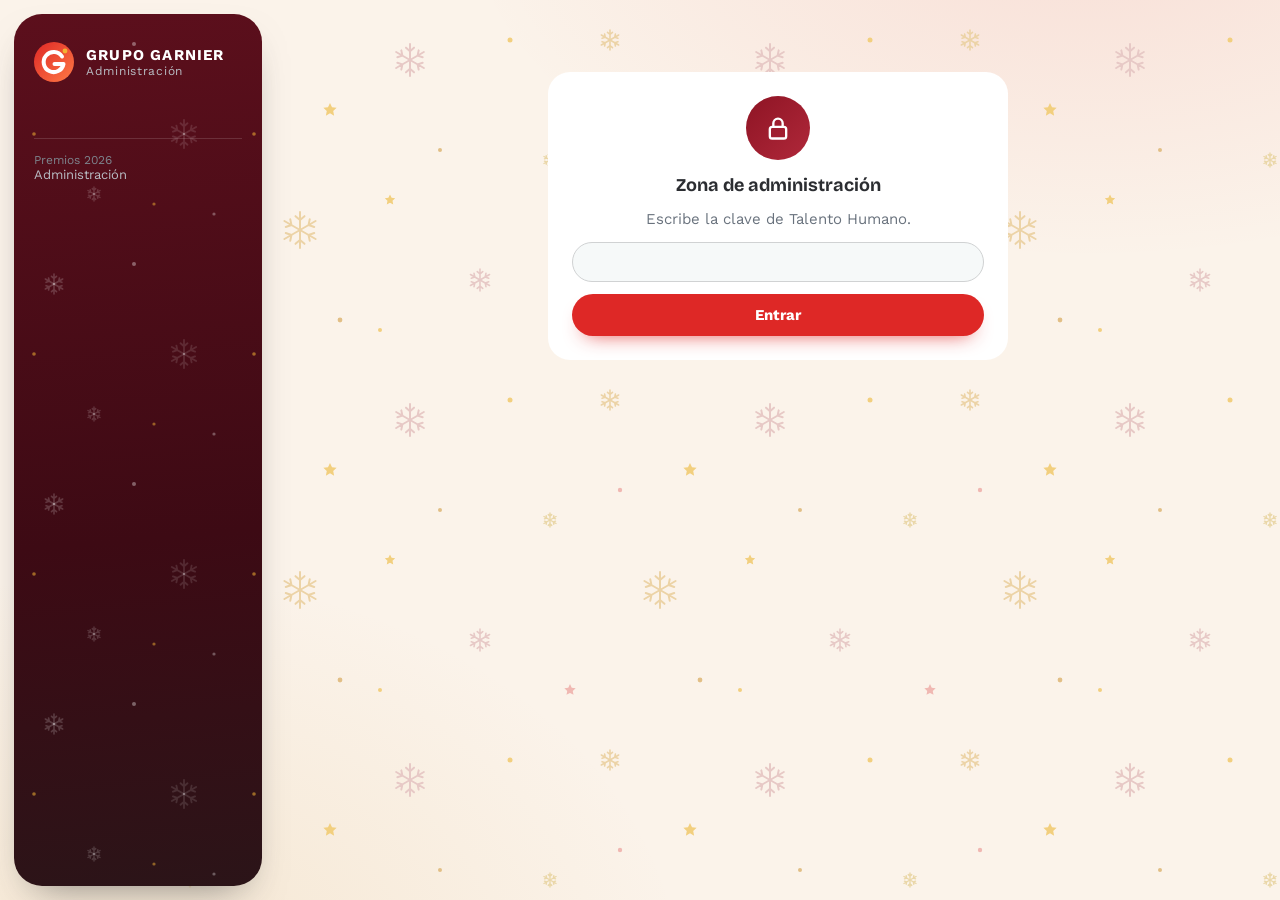
==== admin/index.html @ 588bf639 "Add files via upload" ====
<!DOCTYPE html>
<html lang="es">
<head>
<meta charset="utf-8">
<meta name="viewport" content="width=device-width, initial-scale=1">
<meta name="robots" content="noindex, nofollow">
<title>Admin · Premios de Fin de Año 2026</title>
<link rel="preconnect" href="https://fonts.googleapis.com">
<link rel="preconnect" href="https://fonts.gstatic.com" crossorigin>
<link href="https://fonts.googleapis.com/css2?family=Work+Sans:wght@400;500;600;700;800&family=Bricolage+Grotesque:opsz,wght@12..96,600;12..96,800&display=swap" rel="stylesheet">
<link rel="stylesheet" href="../assets/estilos.css">
<style>
.login { max-width: 460px; justify-self: center; width: 100%; text-align: center; justify-items: center; margin-top: 40px; }
.login form { display: grid; gap: 12px; width: 100%; }
.login .inp, .login .btn { border-radius: 999px; text-align: center; }
.lock { width: 64px; height: 64px; border-radius: 50%; display: grid; place-items: center; background: linear-gradient(135deg, var(--pine), #b0283a); color: #fff; }
.rail .who .link { color: #e8c9a0; margin-top: 6px; display: inline-block; }
.list { display: grid; gap: 0; }
.li { display: grid; grid-template-columns: auto 1fr auto; gap: 12px; align-items: center; padding: 10px 0; border-top: 1px solid var(--line); text-align: left; }
.li small { display: block; color: var(--muted); }
.dates { display: grid; grid-template-columns: repeat(auto-fit, minmax(220px, 1fr)); gap: 14px; text-align: left; }
.dates fieldset { border: 1px solid var(--line); border-radius: 16px; padding: 12px 14px; display: grid; gap: 8px; }
.dates legend { font-weight: 700; color: var(--coal); padding: 0 6px; }
.addrow { display: grid; grid-template-columns: 1fr 1fr auto; gap: 10px; align-items: end; text-align: left; }
.chip.win { background: var(--gold); color: var(--pine-dark); }
.pend { columns: 3 200px; font-size: 14px; color: var(--muted); text-align: left; }
.pend span { display: block; padding: 2px 0; }
.card h3 { margin: 0; }
@media (max-width: 700px) { .addrow { grid-template-columns: 1fr; } .li { grid-template-columns: auto 1fr; } }
</style>
</head>
<body>
<aside class="rail">
  <div class="brand"><div class="mark" aria-hidden="true"><svg viewBox="0 0 40 40" width="40" height="40"><defs><linearGradient id="mk" x1="0" y1="0" x2="1" y2="1"><stop offset="0" stop-color="#de2826"/><stop offset="1" stop-color="#ff7a45"/></linearGradient></defs><circle cx="20" cy="20" r="20" fill="url(#mk)"/><path d="M28 14.5a10 10 0 1 0 1.5 7.5H20.5" fill="none" stroke="#fff" stroke-width="4" stroke-linecap="round" stroke-linejoin="round"/><circle cx="31" cy="9" r="2.4" fill="#f2b233"/></svg></div><div><b>Grupo Garnier</b><span>Administración</span></div></div>
  <nav class="nav" role="tablist" id="tabs" aria-label="Secciones"></nav>
  <div class="who" id="whoBox"></div>
</aside>
<main id="main"></main>
<div class="toast" id="toast" role="status"></div>

<script src="../assets/comun.js"></script>
<script>
const TABS = [['resumen', 'Resumen'], ['propuestas', 'Propuestas'], ['votacion', 'Votación'], ['equipo', 'Equipo'], ['categorias', 'Categorías'], ['fechas', 'Fechas']];
const S = { clave: '', d: null, tab: 'resumen', busy: false, confirm: null };
try { S.clave = sessionStorage.getItem('premios-admin') || ''; S.tab = sessionStorage.getItem('premios-admin-tab') || 'resumen'; } catch {}

async function adm(accion, datos = {}) { return api(accion, { clave: S.clave, ...datos }); }
async function cargar() { S.d = await adm('adminDatos'); }
const catName = id => S.d.categorias.find(c => c.id === id)?.nombre || id;

function renderNav() {
  $('#tabs').innerHTML = S.d ? TABS.map(([id, n], i) => `<button role="tab" aria-selected="${S.tab === id}" data-tab="${id}"><small>${String(i + 1).padStart(2, '0')}</small>${n}</button>`).join('') : '';
  $('#whoBox').innerHTML = S.d ? `<em>Talento Humano</em><span>Zona de administración</span><br><a class="link" href="../" target="_blank" rel="noopener">Ver la página de participantes</a><br><button type="button" class="link" data-act="salir">Salir</button>` : '<em>Premios 2026</em><span>Administración</span>';
}

function loginView(err = '') {
  return `${err ? `<div class="banner">${esc(err)}</div>` : ''}<section class="card login"><div class="lock" aria-hidden="true"><svg viewBox="0 0 24 24" width="28" height="28" fill="none" stroke="currentColor" stroke-width="2" stroke-linecap="round" stroke-linejoin="round"><rect x="5" y="11" width="14" height="10" rx="2"/><path d="M8 11V8a4 4 0 0 1 8 0v3"/></svg></div>
    <h3>Zona de administración</h3><p class="sub">Escribe la clave de Talento Humano.</p>
    <form id="fClave"><label class="sr-only" for="clave">Clave</label><input class="inp" id="clave" type="password" autocomplete="current-password" required>
    <button class="btn" type="submit" ${S.busy ? 'disabled' : ''}>${S.busy ? 'Entrando…' : 'Entrar'}</button></form></section>`;
}

function head(t, sub) { return `<div class="pagehead"><h2>${t}</h2><p class="sub">${sub}</p></div>`; }

const V = {
  resumen() {
    const d = S.d, team = d.equipo.filter(p => p.activo), n = team.length;
    const nom = team.filter(p => d.nominaron[p.correo]), vot = team.filter(p => d.votaron[p.correo]);
    const pct = x => n ? Math.round(x / n * 100) : 0;
    const stat = (l, v, note, cls = '') => `<div class="stat"><span class="lab">${l}</span><span class="num ${cls}">${v}</span><span class="note">${note}</span></div>`;
    const faltan = (arr, k) => arr.filter(p => !d[k][p.correo]).map(p => `<span>${esc(p.nombre)}</span>`).join('') || '<span>Nadie: todos participaron.</span>';
    return head('Resumen', `Fase actual: ${faseNombre(d.fase)}${d.ajustes.fase !== 'auto' ? ' (forzada manualmente)' : ''}.`) +
      `<div class="stats">${stat('Participantes', n, 'en la lista')}${stat('Propusieron', nom.length, pct(nom.length) + '% del equipo', 'red')}${stat('Votaron', vot.length, pct(vot.length) + '% del equipo', 'red')}${stat('Ganadores', d.ajustes.revelado ? 'Visibles' : 'Ocultos', d.ajustes.revelado ? 'todos los ven' : 'solo tú los ves')}</div>
      <section class="card"><h3>Faltan por proponer</h3><div class="pend">${faltan(team, 'nominaron')}</div></section>
      <section class="card"><h3>Faltan por votar</h3><div class="pend">${faltan(team, 'votaron')}</div></section>
      <section class="card"><h3>Hoja de datos</h3><p class="sub">Todo se guarda solo. No necesitas abrirla, pero aquí está si quieres descargar los datos.</p><div class="row"><a class="btn ghost" href="${esc(d.urlHoja)}" target="_blank" rel="noopener">Abrir hoja de Google</a></div></section>`;
  },
  propuestas() {
    const d = S.d, fin = d.ajustes.finalistas || {};
    const blocks = d.categorias.filter(c => c.activa).map(c => {
      const e = Object.entries(d.nominaciones[c.id] || {}).sort((a, b) => b[1] - a[1] || a[0].localeCompare(b[0], 'es'));
      const max = e[0]?.[1] || 1;
      return `<div class="res"><div class="row between"><b>${esc(c.nombre)}</b><span class="chip next">${e.reduce((a, x) => a + x[1], 0)} propuestas</span></div>
        ${e.length ? e.slice(0, 6).map(([p, v], i) => `<div class="bar"><span>${esc(p)}${(fin[c.id] || []).includes(p) ? ' <span class="chip win">Finalista</span>' : ''}</span><div class="track"><div class="fill ${i < 2 ? 'win' : ''}" style="width:${v / max * 100}%"></div></div><span class="n">${v}</span></div>`).join('') : '<p class="sub">Sin propuestas todavía.</p>'}</div>`;
    }).join('');
    return head('Propuestas', 'Las 2 personas con más propuestas en cada categoría pasan a la votación.') +
      `<section class="card"><div class="row between"><div><h3>Finalistas</h3><p class="sub">${d.ajustes.finalistas ? 'Ya publicaste los finalistas. Los participantes los verán cuando abra la votación.' : 'Publícalos cuando cierren las propuestas.'}</p></div>
      <button class="btn" data-act="publicar">${S.confirm === 'publicar' ? 'Toca otra vez para confirmar' : d.ajustes.finalistas ? 'Volver a calcular finalistas' : 'Publicar finalistas'}</button></div>${blocks}</section>`;
  },
  votacion() {
    const d = S.d, fin = d.ajustes.finalistas;
    if (!fin) return head('Votación', 'Conteo de votos entre los finalistas.') + `<div class="card"><div class="empty">Primero publica los finalistas en Propuestas.</div></div>`;
    const { ranking, ganadores } = d.calculo;
    const blocks = d.categorias.filter(c => c.activa).map(c => {
      const r = ranking[c.id] || [], max = Math.max(1, ...r.map(x => x.v));
      return `<div class="res"><div class="row between"><b>${esc(c.nombre)}</b>${ganadores[c.id] ? `<span class="chip win">Gana: ${esc(ganadores[c.id])}</span>` : '<span class="chip next">Sin votos</span>'}</div>
        ${r.map(x => `<div class="bar"><span>${esc(x.p)}</span><div class="track"><div class="fill ${ganadores[c.id] === x.p ? 'win' : ''}" style="width:${x.v / max * 100}%"></div></div><span class="n">${x.v}</span></div>`).join('')}</div>`;
    }).join('');
    return head('Votación', 'Cada persona gana un solo premio: si alguien queda primero en dos categorías, en la otra gana quien sigue.') +
      `<section class="card"><div class="row between"><div><h3>Ganadores</h3><p class="sub">${d.ajustes.revelado ? 'Visibles para todo el equipo en la pestaña Ganadores.' : 'Ocultos. Revélalos el día de la ceremonia.'}</p></div>
      <button class="btn" data-act="revelar">${S.confirm === 'revelar' ? 'Toca otra vez para confirmar' : d.ajustes.revelado ? 'Ocultar ganadores' : 'Revelar ganadores'}</button></div>${blocks}</section>`;
  },
  equipo() {
    const d = S.d;
    return head('Equipo', `${d.equipo.length} personas. Solo estos correos pueden entrar a proponer y votar.`) +
      `<section class="card"><h3>Agregar persona</h3><form id="fPersona" class="addrow">
        <label class="f" for="pCorreo">Correo<input class="inp" id="pCorreo" type="email" required placeholder="nombre@loymark.com"></label>
        <label class="f" for="pNombre">Nombre<input class="inp" id="pNombre" required placeholder="Nombre y apellido"></label>
        <button class="btn" type="submit">Agregar</button></form></section>
      <section class="card"><div class="list">${d.equipo.slice().sort((a, b) => a.nombre.localeCompare(b.nombre, 'es')).map(p => `<div class="li">${avatar(p.nombre, 40)}<span><b>${esc(p.nombre)}</b><small>${esc(p.correo)} · ${d.nominaron[p.correo] ? 'propuso' : 'no ha propuesto'} · ${d.votaron[p.correo] ? 'votó' : 'no ha votado'}</small></span>
        <span class="row">${d.nominaron[p.correo] ? `<button class="link" data-act="borrar" data-tipo="nominaciones" data-correo="${esc(p.correo)}">${S.confirm === 'borrar:nominaciones:' + p.correo ? 'Confirmar' : 'Dejar proponer de nuevo'}</button>` : ''}
        ${d.votaron[p.correo] ? `<button class="link" data-act="borrar" data-tipo="votos" data-correo="${esc(p.correo)}">${S.confirm === 'borrar:votos:' + p.correo ? 'Confirmar' : 'Dejar votar de nuevo'}</button>` : ''}
        <button class="link danger" data-act="quitar" data-correo="${esc(p.correo)}">${S.confirm === 'quitar:' + p.correo ? 'Confirmar' : 'Quitar'}</button></span></div>`).join('')}</div></section>`;
  },
  categorias() {
    const d = S.d;
    return head('Categorías', 'Activa o desactiva premios, o agrega uno nuevo.') +
      `<section class="card"><h3>Nueva categoría</h3><form id="fCat" class="addrow">
        <label class="f" for="cNombre">Nombre del premio<input class="inp" id="cNombre" required maxlength="40"></label>
        <label class="f" for="cDesc">Qué reconoce<input class="inp" id="cDesc" required maxlength="120"></label>
        <button class="btn" type="submit">Agregar</button></form></section>
      <div class="tiles">${d.categorias.map(c => `<article class="tile" style="${c.activa ? '' : 'opacity:.55'}"><div class="clap" aria-hidden="true"></div><div class="tile-body">
        <div class="ico">${catIcon(c.id)}</div><h4>${esc(c.nombre)}</h4><p>${esc(c.desc)}</p>
        <div class="row"><button class="btn ghost small" data-act="activar" data-id="${esc(c.id)}" data-v="${c.activa ? '0' : '1'}">${c.activa ? 'Desactivar' : 'Activar'}</button>
        <button class="link danger" data-act="quitarcat" data-id="${esc(c.id)}">${S.confirm === 'quitarcat:' + c.id ? 'Confirmar' : 'Quitar'}</button></div></div></article>`).join('')}</div>`;
  },
  fechas() {
    const d = S.d, f = d.ajustes.fechas;
    const opt = (v, t) => `<option value="${v}" ${d.ajustes.fase === v ? 'selected' : ''}>${t}</option>`;
    return head('Fechas', 'La fase cambia sola según estas fechas (hora de Bogotá).') +
      `<section class="card"><form id="fFechas" style="display:grid;gap:16px">
        <div class="dates">${FASES.map(p => `<fieldset><legend>${p.name}</legend>
          <label class="f">Inicio<input class="inp" type="date" name="${p.id}-0" value="${f[p.id][0]}" required></label>
          <label class="f">Fin<input class="inp" type="date" name="${p.id}-1" value="${f[p.id][1]}" required></label></fieldset>`).join('')}</div>
        <label class="f" for="fase" style="text-align:left">Fase<select class="sel" id="fase" name="fase">${opt('auto', 'Automática por fechas')}${opt('prep', 'Forzar: Preparación')}${opt('nom', 'Forzar: Propuestas abiertas')}${opt('fin', 'Forzar: Finalistas')}${opt('vot', 'Forzar: Votación abierta')}${opt('cer', 'Forzar: Ceremonia')}${opt('cerrado', 'Forzar: Cerrado')}</select></label>
        <div class="row"><button class="btn" type="submit">Guardar fechas</button></div></form></section>`;
  },
};

function render(err = '') {
  renderNav();
  $('#main').innerHTML = S.d ? V[S.tab]() : loginView(err);
}

async function accion(nombre, datos, ok) {
  S.busy = true;
  try { await adm(nombre, datos); await cargar(); if (ok) toast(ok); }
  catch (e) { toast(e.message); }
  S.busy = false; S.confirm = null; render();
}
function confirmar(key) {
  if (S.confirm === key) return true;
  S.confirm = key; clearTimeout(S.cT); S.cT = setTimeout(() => { S.confirm = null; render(); }, 6000); render();
  return false;
}

document.addEventListener('submit', async e => {
  e.preventDefault();
  const id = e.target.id;
  if (id === 'fClave') {
    S.clave = $('#clave').value; S.busy = true; render();
    try { await cargar(); try { sessionStorage.setItem('premios-admin', S.clave); } catch {} S.busy = false; render(); }
    catch (err) { S.d = null; S.busy = false; render(err.message); }
  }
  if (id === 'fPersona') accion('adminPersona', { op: 'agregar', correo: $('#pCorreo').value, nombre: $('#pNombre').value }, 'Persona agregada');
  if (id === 'fCat') accion('adminCategoria', { op: 'agregar', nombre: $('#cNombre').value, desc: $('#cDesc').value }, 'Categoría agregada');
  if (id === 'fFechas') {
    const fd = new FormData(e.target), fechas = {};
    for (const p of FASES) fechas[p.id] = [fd.get(p.id + '-0'), fd.get(p.id + '-1')];
    accion('adminFechas', { fechas, fase: fd.get('fase') }, 'Fechas guardadas');
  }
});

document.addEventListener('click', e => {
  const t = e.target.closest('[data-tab],[data-act]');
  if (!t || S.busy) return;
  if (t.dataset.tab) { S.tab = t.dataset.tab; S.confirm = null; try { sessionStorage.setItem('premios-admin-tab', S.tab); } catch {} render(); window.scrollTo(0, 0); return; }
  const a = t.dataset.act, c = t.dataset.correo;
  if (a === 'salir') { try { sessionStorage.removeItem('premios-admin'); } catch {} S.clave = ''; S.d = null; return render(); }
  if (a === 'publicar' && confirmar('publicar')) return accion('adminPublicarFinalistas', {}, 'Finalistas publicados');
  if (a === 'revelar' && confirmar('revelar')) return accion('adminRevelar', { revelar: !S.d.ajustes.revelado }, S.d.ajustes.revelado ? 'Ganadores ocultos' : 'Ganadores visibles para todos');
  if (a === 'quitar' && confirmar('quitar:' + c)) return accion('adminPersona', { op: 'quitar', correo: c }, 'Persona quitada');
  if (a === 'borrar' && confirmar(`borrar:${t.dataset.tipo}:${c}`)) return accion('adminBorrarRespuesta', { tipo: t.dataset.tipo, correo: c }, 'Listo: puede enviar de nuevo');
  if (a === 'activar') return accion('adminCategoria', { op: 'activar', id: t.dataset.id, activa: t.dataset.v === '1' }, 'Categoría actualizada');
  if (a === 'quitarcat' && confirmar('quitarcat:' + t.dataset.id)) return accion('adminCategoria', { op: 'quitar', id: t.dataset.id }, 'Categoría quitada');
});

(async function boot() {
  if (S.clave) { try { await cargar(); } catch (e) { S.d = null; try { sessionStorage.removeItem('premios-admin'); } catch {} } }
  render();
})();
</script>
</body>
</html>
---- assets/estilos.css ----
:root {
  /* Identidad Grupo Garnier: rojo Garnier sobre gris concreto, carbón para el texto. Layout: menú lateral carbón + portada de premiación. */
  --red: #de2826;
  --red-dark: #ad1126;
  --red-soft: #fbe9e8;
  --coal: #2b2d31;
  --ink: #3a3a3a;
  --muted: #69727d;
  --concrete: #eef0f0;
  --paper: #f6f9f9;
  --line: #d0d2d3;
  --white: #ffffff;
  --good: #2e7d4f;
  --good-soft: #e3f1e8;
  --font: "Work Sans", "Helvetica Neue", Arial, sans-serif;
  color-scheme: light;
}
* { box-sizing: border-box; }
html { height: 100%; } body { margin: 0; }
body { background: var(--concrete); color: var(--ink); font-family: var(--font); font-size: 15px; display: grid; grid-template-columns: 248px 1fr; min-height: 100%; }
button, select, input, textarea { font: inherit; color: inherit; }
:focus-visible { outline: 2px solid var(--red); outline-offset: 2px; }

/* Menú lateral */
.rail { background: var(--coal); color: #fff; display: flex; flex-direction: column; gap: 28px; padding: 28px 20px; position: sticky; top: 0; height: 100vh; }
.brand { display: flex; gap: 12px; align-items: center; }
.brand .mark { width: 40px; height: 40px; border-radius: 50%; background: var(--red); display: grid; place-items: center; font-weight: 800; font-size: 22px; }
.brand b { display: block; font-size: 15px; letter-spacing: .08em; text-transform: uppercase; }
.brand span { display: block; font-size: 12px; color: #b9bdc4; letter-spacing: .06em; }
.nav { display: grid; gap: 2px; }
.nav button { background: none; border: 0; color: #c9ccd2; text-align: left; padding: 11px 12px; border-radius: 6px; cursor: pointer; display: flex; gap: 12px; align-items: baseline; font-size: 15px; }
.nav button small { color: #7d838c; font-size: 12px; font-variant-numeric: tabular-nums; width: 18px; }
.nav button:hover { background: rgba(255,255,255,.06); color: #fff; }
.nav button[aria-selected="true"] { background: rgba(222,40,38,.16); color: #fff; font-weight: 600; box-shadow: inset 3px 0 0 var(--red); }
.nav button[aria-selected="true"] small { color: var(--red); }
.rail .filters { display: grid; gap: 10px; margin-top: auto; }
.rail label { font-size: 11px; letter-spacing: .12em; text-transform: uppercase; color: #8d939c; display: grid; gap: 6px; }
.rail select { background: #383b40; color: #fff; border: 1px solid #4b4f58; border-radius: 6px; padding: 8px 10px; }
.rail .who { font-size: 13px; color: #b9bdc4; border-top: 1px solid #44474d; padding-top: 14px; }
.rail .who em { display: block; font-style: normal; color: #7d838c; font-size: 12px; }
.rail .preview { margin-top: 12px; width: 100%; background: transparent; color: #fff; border: 1px solid #5a5e66; border-radius: 4px; padding: 8px 10px; cursor: pointer; font-size: 13px; font-weight: 600; }
.rail .preview:hover { border-color: var(--red); background: rgba(222,40,38,.16); }
.hero.mini .copy { padding: 28px 32px; }
.hero.mini h1 { font-size: clamp(28px, 3.4vw, 40px); }
.hero.mini .count { padding: 24px; }
.hero.mini .count .n { font-size: 64px; }

main { padding: 32px 40px 48px; display: grid; gap: 28px; align-content: start; max-width: 1240px; width: 100%; }
h2 { margin: 0; font-size: 30px; font-weight: 800; color: var(--coal); letter-spacing: -.01em; text-wrap: balance; }
h3 { margin: 0; font-size: 18px; font-weight: 700; color: var(--coal); }
.pagehead { display: grid; gap: 8px; }
.pagehead::after { content: ""; width: 64px; height: 5px; background: var(--red); }
.sub { color: var(--muted); margin: 0; }
.banner { border-left: 4px solid var(--red); background: var(--white); padding: 10px 14px; font-size: 14px; color: var(--ink); }
.banner.info { border-left-color: var(--muted); }

/* Portada */
.hero { background: var(--white); position: relative; overflow: hidden; display: grid; grid-template-columns: 1.4fr 1fr; }
.hero .copy { padding: 36px 40px; display: grid; gap: 16px; align-content: center; }
.eyebrow { font-size: 12px; letter-spacing: .16em; text-transform: uppercase; color: var(--red); font-weight: 700; }
.hero h1 { margin: 0; font-size: clamp(34px, 4.4vw, 54px); line-height: 1.02; font-weight: 800; color: var(--coal); letter-spacing: -.02em; text-wrap: balance; }
.hero h1 span { color: var(--red); }
.hero .rule { width: 72px; height: 6px; background: var(--red); }
.count { background: var(--coal); color: #fff; padding: 36px 32px; display: grid; gap: 6px; align-content: center; text-align: center; }
.count .n { font-size: 96px; line-height: 1; font-weight: 800; font-variant-numeric: tabular-nums; }
.count .l { font-size: 13px; letter-spacing: .16em; text-transform: uppercase; color: #c9ccd2; }
.count .d { margin-top: 10px; color: #fff; font-weight: 600; }
.count .phase-now { margin-top: 14px; display: inline-block; justify-self: center; background: var(--red); padding: 6px 14px; border-radius: 999px; font-size: 13px; font-weight: 600; }

/* Cifras */
.stats { display: grid; grid-template-columns: repeat(auto-fit, minmax(160px, 1fr)); background: var(--white); }
.stat { padding: 22px 24px; border-left: 1px solid var(--line); display: grid; gap: 4px; }
.stat:first-child { border-left: 0; }
.stat .num { font-size: 36px; font-weight: 800; color: var(--coal); font-variant-numeric: tabular-nums; }
.stat .num.red { color: var(--red); }
.stat .lab { font-size: 12px; letter-spacing: .12em; text-transform: uppercase; font-weight: 700; color: var(--muted); }
.stat .note { font-size: 13px; color: var(--muted); }

/* Cronograma */
.timeline { background: var(--white); padding: 24px 28px 28px; display: grid; gap: 22px; }
.steps { display: grid; grid-template-columns: repeat(5, 1fr); position: relative; }
.steps::before { content: ""; position: absolute; left: 10%; right: 10%; top: 17px; height: 3px; background: var(--line); }
.step { display: grid; justify-items: center; text-align: center; gap: 6px; position: relative; padding: 0 6px; }
.step .dot { width: 36px; height: 36px; border-radius: 50%; background: var(--white); border: 3px solid var(--line); display: grid; place-items: center; font-weight: 700; font-size: 13px; color: var(--muted); z-index: 1; }
.step.done .dot { background: var(--coal); border-color: var(--coal); color: #fff; }
.step.now .dot { background: var(--red); border-color: var(--red); color: #fff; box-shadow: 0 0 0 6px var(--red-soft); }
.step b { color: var(--coal); }
.step .when { font-size: 13px; font-weight: 600; color: var(--ink); }
.step .what { font-size: 13px; color: var(--muted); }

.two { display: grid; grid-template-columns: 1fr 1fr; gap: 20px; }
.card { background: var(--white); padding: 24px; display: grid; gap: 14px; align-content: start; }
.row { display: flex; gap: 12px; align-items: center; flex-wrap: wrap; }
.row.between { justify-content: space-between; }
.btn { background: var(--red); color: #fff; border: 0; border-radius: 4px; padding: 11px 20px; font-weight: 700; cursor: pointer; letter-spacing: .01em; }
.btn:hover { background: var(--red-dark); }
.btn.ghost { background: transparent; color: var(--coal); box-shadow: inset 0 0 0 2px var(--coal); }
.btn.ghost:hover { background: var(--coal); color: #fff; }
.btn.small { padding: 7px 14px; font-size: 13px; }
.btn:disabled { opacity: .4; cursor: not-allowed; }
.sel, .inp, textarea { background: var(--paper); border: 1px solid var(--line); border-radius: 4px; padding: 10px 12px; }
textarea { width: 100%; resize: vertical; }
label.f { display: grid; gap: 6px; font-size: 12px; letter-spacing: .06em; text-transform: uppercase; color: var(--muted); font-weight: 700; }
.chip { font-size: 12px; font-weight: 700; border-radius: 3px; padding: 4px 9px; white-space: nowrap; letter-spacing: .02em; }
.chip.done { background: var(--good-soft); color: var(--good); }
.chip.now { background: var(--red); color: #fff; }
.chip.next { background: var(--concrete); color: var(--muted); }
.chip.common { background: var(--coal); color: #fff; }
.chip.local { background: var(--red-soft); color: var(--red-dark); }
.chip.off { background: var(--concrete); color: var(--muted); }
.rules { margin: 0; padding: 0; list-style: none; display: grid; gap: 10px; counter-reset: r; }
.rules li { counter-increment: r; display: grid; grid-template-columns: 28px 1fr; gap: 8px; }
.rules li::before { content: counter(r, decimal-leading-zero); color: var(--red); font-weight: 800; }

/* Categorías tipo trofeo */
.grid { display: grid; grid-template-columns: repeat(auto-fill, minmax(240px, 1fr)); gap: 16px; }
.cat { background: var(--white); padding: 20px 20px 18px; display: grid; gap: 8px; align-content: start; border-top: 5px solid var(--coal); position: relative; min-height: 180px; }
.cat.local { border-top-color: var(--red); }
.cat.inactive { opacity: .5; }
.cat .no { font-size: 44px; font-weight: 800; line-height: 1; color: transparent; -webkit-text-stroke: 1.5px var(--line); }
.cat h4 { margin: 0; font-size: 18px; font-weight: 800; color: var(--coal); }
.cat p { margin: 0; color: var(--muted); font-size: 14px; }
.cat .actions { display: flex; gap: 14px; flex-wrap: wrap; margin-top: auto; padding-top: 6px; }
.link { background: none; border: 0; color: var(--coal); cursor: pointer; padding: 0; font-size: 13px; font-weight: 700; text-decoration: underline; text-underline-offset: 3px; }
.link.danger { color: var(--red-dark); }

/* Formularios por categoría */
.qa { display: grid; grid-template-columns: minmax(200px, 1fr) minmax(200px, 1fr) minmax(220px, 1.3fr); gap: 16px; align-items: start; padding: 18px 0; border-top: 1px solid var(--line); }
.qa .name b { display: block; font-size: 16px; color: var(--coal); }
.qa .name span { color: var(--muted); font-size: 13px; }
.opts { display: grid; grid-template-columns: repeat(auto-fill, minmax(170px, 1fr)); gap: 10px; }
.opt { border: 2px solid var(--line); padding: 14px; cursor: pointer; display: flex; gap: 10px; align-items: center; background: var(--paper); font-weight: 600; color: var(--coal); }
.opt input { accent-color: var(--red); }
.opt:has(input:checked) { border-color: var(--red); background: var(--red-soft); }

/* Resultados */
.res { display: grid; gap: 10px; padding: 16px 0; border-top: 1px solid var(--line); }
.res > .row b { color: var(--coal); font-size: 16px; }
.bar { display: grid; grid-template-columns: 210px 1fr 44px; gap: 12px; align-items: center; font-size: 14px; }
.track { background: var(--concrete); height: 14px; }
.fill { background: #b7bbc0; height: 100%; }
.fill.win { background: var(--red); }
.bar .n { text-align: right; font-variant-numeric: tabular-nums; color: var(--muted); font-weight: 600; }
.winners { display: grid; grid-template-columns: repeat(auto-fill, minmax(230px, 1fr)); gap: 16px; }
.winner { background: var(--coal); color: #fff; padding: 22px 20px; display: grid; gap: 6px; position: relative; border-bottom: 6px solid var(--red); }
.winner .cat-n { color: #ff8a80; font-size: 12px; letter-spacing: .14em; text-transform: uppercase; font-weight: 700; }
.winner .p { font-size: 21px; font-weight: 800; }
.winner .d { color: #c9ccd2; font-size: 13px; }
.empty { color: var(--muted); text-align: center; padding: 28px; }
table { width: 100%; border-collapse: collapse; font-size: 14px; }
th, td { text-align: left; padding: 9px 10px; border-bottom: 1px solid var(--line); }
th { color: var(--muted); font-size: 12px; letter-spacing: .1em; text-transform: uppercase; }

/* Modal y avisos */
.modal { position: fixed; inset: 0; background: rgba(43,45,49,.55); display: none; place-items: center; padding: 16px; z-index: 10; }
.modal.open { display: grid; }
.modal .box { background: #fff; padding: 26px; width: min(480px, 100%); display: grid; gap: 14px; border-top: 6px solid var(--red); }
.toast { position: fixed; bottom: 96px; left: 50%; transform: translateX(-50%); background: var(--coal); color: #fff; padding: 11px 20px; font-size: 14px; opacity: 0; transition: opacity .2s; pointer-events: none; z-index: 20; border-left: 4px solid var(--red); }
.toast.show { opacity: 1; }
@media (prefers-reduced-motion: reduce) { .toast { transition: none; } }
@media (max-width: 900px) {
  body { grid-template-columns: 1fr; }
  .rail { position: static; height: auto; padding: 16px; gap: 14px; }
  .nav { grid-auto-flow: column; overflow-x: auto; }
  .nav button { white-space: nowrap; }
  .rail .filters { grid-template-columns: repeat(3, 1fr); margin-top: 0; }
  .rail .who { display: none; }
  main { padding: 20px 16px 40px; }
  .hero, .two { grid-template-columns: 1fr; }
  .qa { grid-template-columns: 1fr; }
  .steps { grid-template-columns: 1fr; gap: 14px; justify-items: start; }
  .steps::before { display: none; }
  .step { grid-template-columns: 36px 1fr; justify-items: start; text-align: left; column-gap: 12px; }
  .step .dot { grid-row: span 3; }
  .bar { grid-template-columns: 110px 1fr 36px; }
}

/* Cuadros con franja de claqueta */
.tiles { display: grid; grid-template-columns: repeat(auto-fill, minmax(230px, 1fr)); gap: 18px; }
.tiles.wide { grid-template-columns: repeat(auto-fill, minmax(360px, 1fr)); }
.tile { background: var(--white); display: grid; grid-template-rows: auto 1fr; box-shadow: 0 1px 0 var(--line); }
.clap { height: 14px; background: repeating-linear-gradient(-45deg, var(--coal) 0 14px, #fff 14px 28px); }
.tile:nth-child(even) .clap { background: repeating-linear-gradient(-45deg, var(--red) 0 14px, #fff 14px 28px); }
.tile-body { padding: 18px; display: grid; gap: 10px; align-content: start; }
.tile h4 { margin: 0; font-size: 17px; font-weight: 800; color: var(--coal); }
.tile p { margin: 0; font-size: 13px; color: var(--muted); }
.ico { width: 72px; height: 72px; border-radius: 12px; background: var(--coal); color: #fff; display: grid; place-items: center; }
.tile:nth-child(even) .ico { background: var(--red); }
.ico svg { width: 46px; height: 46px; }
.ico.sm { width: 56px; height: 56px; flex: none; }
.ico.sm svg { width: 34px; height: 34px; }
.pickbtn { width: 100%; margin-top: 4px; }
.chosen { display: flex; gap: 10px; align-items: center; text-align: left; background: var(--red-soft); border: 2px solid var(--red); padding: 8px 10px; cursor: pointer; margin-top: 4px; }
.chosen span { display: grid; }
.chosen b { color: var(--coal); font-size: 14px; }
.chosen small { color: var(--red-dark); font-size: 12px; font-weight: 600; }
.chosen:disabled, .pickbtn:disabled { cursor: not-allowed; }
.av { width: var(--s); height: var(--s); flex: none; border-radius: 50%; color: #fff; display: grid; place-items: center; font-weight: 800; font-size: calc(var(--s) * .36); letter-spacing: .02em; box-shadow: 0 0 0 3px #fff, 0 0 0 4px var(--line); }
.av.empty { background: var(--concrete); color: var(--muted); }
.whotile { background: var(--white); display: flex; gap: 14px; align-items: center; padding: 16px 20px; flex-wrap: wrap; }
.whotile div { display: grid; flex: 1; min-width: 180px; }
.whotile small { font-size: 12px; letter-spacing: .1em; text-transform: uppercase; color: var(--muted); font-weight: 700; }
.whotile b { font-size: 18px; color: var(--coal); }
.finals { display: grid; grid-template-columns: repeat(2, minmax(0, 170px)); justify-content: center; gap: 10px; }
.person { background: var(--paper); border: 2px solid var(--line); padding: 14px 8px; display: grid; justify-items: center; gap: 8px; cursor: pointer; text-align: center; font-size: 13px; font-weight: 600; color: var(--coal); }
.person small { display: block; color: var(--muted); font-weight: 500; }
.person:hover:not(:disabled) { border-color: var(--coal); }
.person.sel { border-color: var(--red); background: var(--red-soft); }
.person:disabled { opacity: .5; cursor: not-allowed; }
.sendbar { position: sticky; bottom: 0; background: var(--coal); color: #fff; padding: 14px 20px; display: flex; justify-content: space-between; align-items: center; gap: 12px; flex-wrap: wrap; z-index: 5; }
.sendbar b { color: #ff8a80; font-size: 18px; }
.picker .box { width: min(720px, 100%); max-height: 90vh; overflow: auto; padding: 0 0 22px; gap: 14px; border-top: 0; }
.picker .box > *:not(.clap) { margin: 0 22px; }
.pk-head { display: flex; justify-content: space-between; gap: 12px; padding-top: 6px; }
.x { background: none; border: 0; font-size: 28px; line-height: 1; cursor: pointer; color: var(--muted); }
.plist { display: grid; grid-template-columns: repeat(auto-fill, minmax(120px, 1fr)); gap: 10px; max-height: 46vh; overflow: auto; padding: 4px; }
@media (max-width: 900px) { .tiles.wide { grid-template-columns: 1fr; } .finals { grid-template-columns: repeat(2, minmax(0, 170px)); } }

/* ===== Estilo festivo ===== */
:root { --gold: #f2b233; --gold-soft: #fff4dc; --blush: #fff6f4; --display: "Bricolage Grotesque", "Work Sans", sans-serif; --r: 22px; }
body {
  background-color: var(--blush);
  background-image:
    radial-gradient(circle at 12% 18%, rgba(222,40,38,.18) 0 4px, transparent 5px),
    radial-gradient(circle at 72% 9%, rgba(242,178,51,.35) 0 5px, transparent 6px),
    radial-gradient(circle at 88% 64%, rgba(222,40,38,.14) 0 3px, transparent 4px),
    radial-gradient(circle at 36% 78%, rgba(242,178,51,.3) 0 4px, transparent 5px),
    radial-gradient(circle at 58% 42%, rgba(43,45,49,.08) 0 3px, transparent 4px);
  background-size: 420px 420px;
}
h2, h3, h4, .hero h1, .count .n, .stat .num, .winner .p { font-family: var(--display); }
h2 { font-size: 34px; }
.pagehead::after { width: 90px; height: 8px; border-radius: 99px; background: linear-gradient(90deg, var(--red), var(--gold)); }

.rail { align-self: start; margin: 14px; height: calc(100vh - 28px); top: 14px; border-radius: 28px; background: linear-gradient(170deg, #2b2d31 0%, #3a2023 100%); box-shadow: 0 18px 40px -20px rgba(43,45,49,.6); }
body { grid-template-columns: 276px 1fr; }
.brand .mark { background: linear-gradient(135deg, var(--red), #ff7a45); box-shadow: 0 6px 16px -6px rgba(222,40,38,.8); }
.nav button { border-radius: 999px; padding: 11px 16px; }
.nav button[aria-selected="true"] { background: linear-gradient(90deg, var(--red), #f0503a); box-shadow: 0 8px 18px -10px rgba(222,40,38,.9); color: #fff; }
.nav button[aria-selected="true"] small { color: #ffe1c2; }
.rail select { border-radius: 999px; padding: 8px 14px; }
.rail .preview { border-radius: 999px; }

.banner { border-left: 0; border-radius: 16px; background: #fff; box-shadow: 0 2px 0 rgba(43,45,49,.05); padding: 12px 18px; position: relative; }
.banner::before { content: ""; position: absolute; left: 0; top: 10px; bottom: 10px; width: 5px; border-radius: 0 6px 6px 0; background: var(--red); }
.banner.info::before { background: var(--gold); }

.hero { border-radius: var(--r); overflow: hidden; background: linear-gradient(120deg, #ffffff 55%, #ffe9e4 100%); box-shadow: 0 20px 40px -28px rgba(173,17,38,.45); }
.hero .rule { width: 90px; height: 8px; border-radius: 99px; background: linear-gradient(90deg, var(--red), var(--gold)); }
.eyebrow { background: var(--red-soft); justify-self: start; padding: 5px 12px; border-radius: 999px; }
.count {
  background:
    radial-gradient(circle at 20% 20%, rgba(255,255,255,.35) 0 3px, transparent 4px),
    radial-gradient(circle at 80% 30%, rgba(242,178,51,.9) 0 4px, transparent 5px),
    radial-gradient(circle at 30% 85%, rgba(255,255,255,.3) 0 3px, transparent 4px),
    radial-gradient(circle at 85% 80%, rgba(242,178,51,.7) 0 3px, transparent 4px),
    linear-gradient(150deg, var(--red) 0%, #a3122a 100%);
  background-size: 160px 160px, 200px 200px, 180px 180px, 140px 140px, 100% 100%;
}
.count .l { color: #ffe1dc; }
.count .phase-now { background: var(--gold); color: var(--coal); }

.stats { border-radius: var(--r); overflow: hidden; }
.stat .num.red { color: var(--red); }
.timeline, .card, .whotile { border-radius: var(--r); }
.step.now .dot { box-shadow: 0 0 0 7px rgba(242,178,51,.45); }
.step.done .dot { background: var(--gold); border-color: var(--gold); color: var(--coal); }
.steps::before { height: 4px; border-radius: 99px; background: repeating-linear-gradient(90deg, var(--line) 0 10px, transparent 10px 16px); }

.btn { border-radius: 999px; padding: 12px 24px; box-shadow: 0 10px 20px -12px rgba(222,40,38,.9); transition: transform .15s ease, box-shadow .15s ease; }
.btn:hover:not(:disabled) { transform: translateY(-2px); }
.btn.ghost { box-shadow: inset 0 0 0 2px var(--coal); }
.btn.small { padding: 7px 16px; }
.sel, .inp, textarea { border-radius: 14px; }
.chip { border-radius: 999px; padding: 4px 11px; }

.tile, .cat { border-radius: var(--r); overflow: hidden; box-shadow: 0 12px 28px -22px rgba(43,45,49,.55); transition: transform .2s ease, box-shadow .2s ease; }
.tile:hover, .cat:hover { transform: translateY(-4px) rotate(-.4deg); box-shadow: 0 20px 34px -22px rgba(173,17,38,.55); }
.clap { height: 16px; }
.ico { border-radius: 50%; width: 76px; height: 76px; background: linear-gradient(135deg, var(--coal), #4b4f58); box-shadow: 0 10px 18px -10px rgba(43,45,49,.8); }
.tile:nth-child(even) .ico { background: linear-gradient(135deg, var(--red), #ff7a45); box-shadow: 0 10px 18px -10px rgba(222,40,38,.9); }
.tile:nth-child(3n) .ico { background: linear-gradient(135deg, var(--gold), #f7d27a); color: var(--coal); box-shadow: 0 10px 18px -10px rgba(242,178,51,.9); }
.ico.sm { width: 58px; height: 58px; }
.tile-body { padding: 20px; }
.chosen { border-radius: 16px; border-width: 0; background: linear-gradient(90deg, var(--red-soft), var(--gold-soft)); box-shadow: inset 0 0 0 2px rgba(222,40,38,.35); }
.person { border-radius: 18px; border-width: 0; box-shadow: inset 0 0 0 2px var(--line); background: #fff; transition: transform .15s ease; }
.person:hover:not(:disabled) { transform: translateY(-3px); box-shadow: inset 0 0 0 2px var(--coal); }
.person.sel { background: linear-gradient(160deg, var(--red-soft), var(--gold-soft)); box-shadow: inset 0 0 0 3px var(--red); }
.person.sel::after { content: ""; width: 20px; height: 20px; background: url("data:image/svg+xml,%3Csvg xmlns='http://www.w3.org/2000/svg' viewBox='0 0 24 24'%3E%3Cpath fill='%23f2b233' d='M12 2.5l2.9 6.1 6.6.8-4.9 4.6 1.3 6.6L12 17.3l-5.9 3.3 1.3-6.6-4.9-4.6 6.6-.8z'/%3E%3C/svg%3E") center/contain no-repeat; }
.av { box-shadow: 0 0 0 3px #fff, 0 6px 14px -6px rgba(43,45,49,.6); }
.sendbar { border-radius: 999px; margin: 0 4px 8px; padding: 12px 14px 12px 26px; background: linear-gradient(90deg, var(--coal), #3a2023); box-shadow: 0 16px 30px -16px rgba(43,45,49,.8); }
.sendbar b { color: var(--gold); }
.cat { border-top-width: 0; }
.cat::before { content: ""; display: block; height: 12px; margin: -20px -20px 8px; background: repeating-linear-gradient(-45deg, var(--coal) 0 12px, #fff 12px 24px); }
.cat.local::before { background: repeating-linear-gradient(-45deg, var(--red) 0 12px, #fff 12px 24px); }
.winner { border-radius: var(--r); border-bottom: 0; background: linear-gradient(160deg, var(--coal), #4a1e24); box-shadow: 0 14px 28px -18px rgba(43,45,49,.8); }
.winner::before { content: ""; position: absolute; right: 18px; top: 16px; width: 28px; height: 28px; background: url("data:image/svg+xml,%3Csvg xmlns='http://www.w3.org/2000/svg' viewBox='0 0 24 24'%3E%3Cpath fill='%23f2b233' d='M12 2.5l2.9 6.1 6.6.8-4.9 4.6 1.3 6.6L12 17.3l-5.9 3.3 1.3-6.6-4.9-4.6 6.6-.8z'/%3E%3C/svg%3E") center/contain no-repeat; }
.winner .cat-n { color: var(--gold); }
.modal .box, .picker .box { border-radius: 26px; overflow: hidden; }
.toast { border-radius: 999px; border-left: 0; background: var(--coal); box-shadow: 0 10px 24px -10px rgba(0,0,0,.5); }
.rules li::before { color: var(--red); font-family: var(--display); }
@media (prefers-reduced-motion: reduce) { .tile, .cat, .btn, .person { transition: none; } .tile:hover, .cat:hover, .person:hover:not(:disabled), .btn:hover:not(:disabled) { transform: none; } }
@media (max-width: 900px) { body { grid-template-columns: 1fr; } .rail { margin: 10px; height: auto; border-radius: 22px; } .sendbar { border-radius: 22px; } }

/* Sin rayas, todo centrado */
.clap { display: none; }
.cat::before { display: none; }
.cat { border-top: 0; justify-items: center; text-align: center; padding-top: 24px; }
.cat .row.between { justify-content: center; flex-direction: column; gap: 6px; }
.cat .actions { justify-content: center; }
.brand .mark { background: none; box-shadow: none; width: 40px; height: 40px; }
.tile { box-shadow: 0 14px 30px -22px rgba(43,45,49,.55), inset 0 0 0 1px rgba(43,45,49,.06); }
.tile-body { justify-items: center; text-align: center; padding: 26px 20px 22px; }
.tile-body > .row { flex-direction: column; flex-wrap: wrap !important; gap: 10px !important; }
.chosen { justify-content: center; width: 100%; }
.chosen span { text-align: left; }
.finals { width: 100%; }
.whotile { flex-direction: column; text-align: center; justify-content: center; padding: 22px; }
.whotile div { justify-items: center; flex: none; }
.pagehead { justify-items: center; text-align: center; }
.hero .copy { justify-items: center; text-align: center; }
.hero .copy .row { justify-content: center; }
.stat { justify-items: center; text-align: center; }
.timeline > h3, .card > h3 { text-align: center; }
.card .row { justify-content: center; }
.card .row.between { justify-content: space-between; }
.banner { text-align: center; }
.sendbar { justify-content: center; text-align: center; gap: 18px; }
.pk-head { text-align: center; justify-content: center; position: relative; }
.pk-head .x { position: absolute; right: 0; top: 4px; }
.picker .box > .row.between { justify-content: center; gap: 18px; }
.rules { max-width: 560px; justify-self: center; }
.x { display: grid; place-items: center; }

/* Íconos ilustrados */
.ico, .tile:nth-child(even) .ico, .tile:nth-child(3n) .ico { width: 96px; height: 96px; border-radius: 50%; color: inherit;
  background: radial-gradient(circle at 50% 40%, #ffffff 0 55%, #fff1ec 100%);
  box-shadow: 0 0 0 4px #fff, 0 0 0 6px rgba(222,40,38,.14), 0 14px 22px -14px rgba(173,17,38,.6); }
.ico svg { width: 66px; height: 66px; }
.ico.sm { width: 76px; height: 76px; }
.ico.sm svg { width: 52px; height: 52px; }
.tile:hover .ico svg { transform: scale(1.06) rotate(-3deg); transition: transform .2s ease; }
@media (prefers-reduced-motion: reduce) { .tile:hover .ico svg { transform: none; } }
.av.photo { background-size: cover; background-position: center 30%; background-color: var(--concrete); }

.viewswitch { justify-self: center; display: inline-flex; gap: 4px; padding: 5px; background: #fff; border-radius: 999px; box-shadow: 0 10px 24px -16px rgba(43,45,49,.55), inset 0 0 0 1px rgba(43,45,49,.08); position: sticky; top: 12px; z-index: 6; }
.viewswitch button { display: inline-flex; align-items: center; gap: 8px; border: 0; background: transparent; padding: 9px 18px; border-radius: 999px; cursor: pointer; font-weight: 700; color: var(--muted); }
.viewswitch button[aria-pressed="true"] { background: linear-gradient(90deg, var(--red), #f0503a); color: #fff; box-shadow: 0 8px 16px -10px rgba(222,40,38,.9); }
.viewswitch button:not([aria-pressed="true"]):hover { color: var(--coal); background: var(--blush); }

/* ===== Navidad ===== */
.person.blank { cursor: default; color: var(--muted); box-shadow: inset 0 0 0 2px var(--line); background: rgba(255,255,255,.6); }
.person.blank:hover { transform: none; }
:root { --pine: #8e1424; --pine-dark: #5c0f1c; --pine-soft: #f8e9dc; --cream: #fbf3ea; --gold: #d4a24c; --gold-soft: #fbf0dc; }
body {
  background-color: var(--cream);
  background-image: url("data:image/svg+xml,%3Csvg xmlns='http://www.w3.org/2000/svg' width='360' height='360'%3E%3Cg transform='translate(50 60)' stroke='%23e7c9c6' stroke-width='2' stroke-linecap='round' fill='none'%3E%3Cg transform='rotate(0)'%3E%3Cpath d='M0 0V-16M0 -8.8l-4.0 -3.52M0 -8.8l4.0 -3.52'/%3E%3C/g%3E%3Cg transform='rotate(60)'%3E%3Cpath d='M0 0V-16M0 -8.8l-4.0 -3.52M0 -8.8l4.0 -3.52'/%3E%3C/g%3E%3Cg transform='rotate(120)'%3E%3Cpath d='M0 0V-16M0 -8.8l-4.0 -3.52M0 -8.8l4.0 -3.52'/%3E%3C/g%3E%3Cg transform='rotate(180)'%3E%3Cpath d='M0 0V-16M0 -8.8l-4.0 -3.52M0 -8.8l4.0 -3.52'/%3E%3C/g%3E%3Cg transform='rotate(240)'%3E%3Cpath d='M0 0V-16M0 -8.8l-4.0 -3.52M0 -8.8l4.0 -3.52'/%3E%3C/g%3E%3Cg transform='rotate(300)'%3E%3Cpath d='M0 0V-16M0 -8.8l-4.0 -3.52M0 -8.8l4.0 -3.52'/%3E%3C/g%3E%3C/g%3E%3Cg transform='translate(250 40)' stroke='%23ecd3a6' stroke-width='1.6' stroke-linecap='round' fill='none'%3E%3Cg transform='rotate(0)'%3E%3Cpath d='M0 0V-10M0 -5.5l-2.5 -2.2M0 -5.5l2.5 -2.2'/%3E%3C/g%3E%3Cg transform='rotate(60)'%3E%3Cpath d='M0 0V-10M0 -5.5l-2.5 -2.2M0 -5.5l2.5 -2.2'/%3E%3C/g%3E%3Cg transform='rotate(120)'%3E%3Cpath d='M0 0V-10M0 -5.5l-2.5 -2.2M0 -5.5l2.5 -2.2'/%3E%3C/g%3E%3Cg transform='rotate(180)'%3E%3Cpath d='M0 0V-10M0 -5.5l-2.5 -2.2M0 -5.5l2.5 -2.2'/%3E%3C/g%3E%3Cg transform='rotate(240)'%3E%3Cpath d='M0 0V-10M0 -5.5l-2.5 -2.2M0 -5.5l2.5 -2.2'/%3E%3C/g%3E%3Cg transform='rotate(300)'%3E%3Cpath d='M0 0V-10M0 -5.5l-2.5 -2.2M0 -5.5l2.5 -2.2'/%3E%3C/g%3E%3C/g%3E%3Cg transform='translate(300 230)' stroke='%23ecd3a6' stroke-width='2' stroke-linecap='round' fill='none'%3E%3Cg transform='rotate(0)'%3E%3Cpath d='M0 0V-18M0 -9.9l-4.5 -3.96M0 -9.9l4.5 -3.96'/%3E%3C/g%3E%3Cg transform='rotate(60)'%3E%3Cpath d='M0 0V-18M0 -9.9l-4.5 -3.96M0 -9.9l4.5 -3.96'/%3E%3C/g%3E%3Cg transform='rotate(120)'%3E%3Cpath d='M0 0V-18M0 -9.9l-4.5 -3.96M0 -9.9l4.5 -3.96'/%3E%3C/g%3E%3Cg transform='rotate(180)'%3E%3Cpath d='M0 0V-18M0 -9.9l-4.5 -3.96M0 -9.9l4.5 -3.96'/%3E%3C/g%3E%3Cg transform='rotate(240)'%3E%3Cpath d='M0 0V-18M0 -9.9l-4.5 -3.96M0 -9.9l4.5 -3.96'/%3E%3C/g%3E%3Cg transform='rotate(300)'%3E%3Cpath d='M0 0V-18M0 -9.9l-4.5 -3.96M0 -9.9l4.5 -3.96'/%3E%3C/g%3E%3C/g%3E%3Cg transform='translate(120 280)' stroke='%23e7c9c6' stroke-width='1.6' stroke-linecap='round' fill='none'%3E%3Cg transform='rotate(0)'%3E%3Cpath d='M0 0V-11M0 -6.050000000000001l-2.75 -2.42M0 -6.050000000000001l2.75 -2.42'/%3E%3C/g%3E%3Cg transform='rotate(60)'%3E%3Cpath d='M0 0V-11M0 -6.050000000000001l-2.75 -2.42M0 -6.050000000000001l2.75 -2.42'/%3E%3C/g%3E%3Cg transform='rotate(120)'%3E%3Cpath d='M0 0V-11M0 -6.050000000000001l-2.75 -2.42M0 -6.050000000000001l2.75 -2.42'/%3E%3C/g%3E%3Cg transform='rotate(180)'%3E%3Cpath d='M0 0V-11M0 -6.050000000000001l-2.75 -2.42M0 -6.050000000000001l2.75 -2.42'/%3E%3C/g%3E%3Cg transform='rotate(240)'%3E%3Cpath d='M0 0V-11M0 -6.050000000000001l-2.75 -2.42M0 -6.050000000000001l2.75 -2.42'/%3E%3C/g%3E%3Cg transform='rotate(300)'%3E%3Cpath d='M0 0V-11M0 -6.050000000000001l-2.75 -2.42M0 -6.050000000000001l2.75 -2.42'/%3E%3C/g%3E%3C/g%3E%3Cg transform='translate(190 160)' stroke='%23ead7a8' stroke-width='1.4' stroke-linecap='round' fill='none'%3E%3Cg transform='rotate(0)'%3E%3Cpath d='M0 0V-7M0 -3.8500000000000005l-1.75 -1.54M0 -3.8500000000000005l1.75 -1.54'/%3E%3C/g%3E%3Cg transform='rotate(60)'%3E%3Cpath d='M0 0V-7M0 -3.8500000000000005l-1.75 -1.54M0 -3.8500000000000005l1.75 -1.54'/%3E%3C/g%3E%3Cg transform='rotate(120)'%3E%3Cpath d='M0 0V-7M0 -3.8500000000000005l-1.75 -1.54M0 -3.8500000000000005l1.75 -1.54'/%3E%3C/g%3E%3Cg transform='rotate(180)'%3E%3Cpath d='M0 0V-7M0 -3.8500000000000005l-1.75 -1.54M0 -3.8500000000000005l1.75 -1.54'/%3E%3C/g%3E%3Cg transform='rotate(240)'%3E%3Cpath d='M0 0V-7M0 -3.8500000000000005l-1.75 -1.54M0 -3.8500000000000005l1.75 -1.54'/%3E%3C/g%3E%3Cg transform='rotate(300)'%3E%3Cpath d='M0 0V-7M0 -3.8500000000000005l-1.75 -1.54M0 -3.8500000000000005l1.75 -1.54'/%3E%3C/g%3E%3C/g%3E%3Cpath transform='translate(330 110) scale(0.7)' fill='%23f2cf7e' d='M0-10l2.9 6.1 6.6.8-4.9 4.6 1.3 6.6L0 4.8l-5.9 3.3 1.3-6.6-4.9-4.6 6.6-.8z'/%3E%3Cpath transform='translate(30 200) scale(0.55)' fill='%23f2cf7e' d='M0-10l2.9 6.1 6.6.8-4.9 4.6 1.3 6.6L0 4.8l-5.9 3.3 1.3-6.6-4.9-4.6 6.6-.8z'/%3E%3Cpath transform='translate(210 330) scale(0.6)' fill='%23f0b8b2' d='M0-10l2.9 6.1 6.6.8-4.9 4.6 1.3 6.6L0 4.8l-5.9 3.3 1.3-6.6-4.9-4.6 6.6-.8z'/%3E%3Ccircle cx='150' cy='40' r='2.5' fill='%23f2cf7e'/%3E%3Ccircle cx='80' cy='150' r='2' fill='%23e2bf86'/%3E%3Ccircle cx='260' cy='130' r='2.2' fill='%23f0b8b2'/%3E%3Ccircle cx='340' cy='320' r='2.4' fill='%23e2bf86'/%3E%3Ccircle cx='20' cy='330' r='2' fill='%23f2cf7e'/%3E%3C/svg%3E"),
    radial-gradient(900px 500px at 85% -10%, rgba(222,40,38,.10), transparent 70%),
    radial-gradient(800px 600px at 10% 110%, rgba(212,162,76,.16), transparent 70%);
  background-size: 360px 360px, 100% 100%, 100% 100%;
  background-attachment: fixed;
}
.rail { background: url("data:image/svg+xml,%3Csvg xmlns='http://www.w3.org/2000/svg' width='220' height='220'%3E%3Cg transform='translate(40 50)' stroke='rgba(255,255,255,.18)' stroke-width='1.6' stroke-linecap='round' fill='none'%3E%3Cg transform='rotate(0)'%3E%3Cpath d='M0 0V-10M0 -5.5l-2.5 -2.2M0 -5.5l2.5 -2.2'/%3E%3C/g%3E%3Cg transform='rotate(60)'%3E%3Cpath d='M0 0V-10M0 -5.5l-2.5 -2.2M0 -5.5l2.5 -2.2'/%3E%3C/g%3E%3Cg transform='rotate(120)'%3E%3Cpath d='M0 0V-10M0 -5.5l-2.5 -2.2M0 -5.5l2.5 -2.2'/%3E%3C/g%3E%3Cg transform='rotate(180)'%3E%3Cpath d='M0 0V-10M0 -5.5l-2.5 -2.2M0 -5.5l2.5 -2.2'/%3E%3C/g%3E%3Cg transform='rotate(240)'%3E%3Cpath d='M0 0V-10M0 -5.5l-2.5 -2.2M0 -5.5l2.5 -2.2'/%3E%3C/g%3E%3Cg transform='rotate(300)'%3E%3Cpath d='M0 0V-10M0 -5.5l-2.5 -2.2M0 -5.5l2.5 -2.2'/%3E%3C/g%3E%3C/g%3E%3Cg transform='translate(170 120)' stroke='rgba(255,255,255,.12)' stroke-width='1.8' stroke-linecap='round' fill='none'%3E%3Cg transform='rotate(0)'%3E%3Cpath d='M0 0V-14M0 -7.700000000000001l-3.5 -3.08M0 -7.700000000000001l3.5 -3.08'/%3E%3C/g%3E%3Cg transform='rotate(60)'%3E%3Cpath d='M0 0V-14M0 -7.700000000000001l-3.5 -3.08M0 -7.700000000000001l3.5 -3.08'/%3E%3C/g%3E%3Cg transform='rotate(120)'%3E%3Cpath d='M0 0V-14M0 -7.700000000000001l-3.5 -3.08M0 -7.700000000000001l3.5 -3.08'/%3E%3C/g%3E%3Cg transform='rotate(180)'%3E%3Cpath d='M0 0V-14M0 -7.700000000000001l-3.5 -3.08M0 -7.700000000000001l3.5 -3.08'/%3E%3C/g%3E%3Cg transform='rotate(240)'%3E%3Cpath d='M0 0V-14M0 -7.700000000000001l-3.5 -3.08M0 -7.700000000000001l3.5 -3.08'/%3E%3C/g%3E%3Cg transform='rotate(300)'%3E%3Cpath d='M0 0V-14M0 -7.700000000000001l-3.5 -3.08M0 -7.700000000000001l3.5 -3.08'/%3E%3C/g%3E%3C/g%3E%3Cg transform='translate(80 180)' stroke='rgba(255,255,255,.16)' stroke-width='1.4' stroke-linecap='round' fill='none'%3E%3Cg transform='rotate(0)'%3E%3Cpath d='M0 0V-7M0 -3.8500000000000005l-1.75 -1.54M0 -3.8500000000000005l1.75 -1.54'/%3E%3C/g%3E%3Cg transform='rotate(60)'%3E%3Cpath d='M0 0V-7M0 -3.8500000000000005l-1.75 -1.54M0 -3.8500000000000005l1.75 -1.54'/%3E%3C/g%3E%3Cg transform='rotate(120)'%3E%3Cpath d='M0 0V-7M0 -3.8500000000000005l-1.75 -1.54M0 -3.8500000000000005l1.75 -1.54'/%3E%3C/g%3E%3Cg transform='rotate(180)'%3E%3Cpath d='M0 0V-7M0 -3.8500000000000005l-1.75 -1.54M0 -3.8500000000000005l1.75 -1.54'/%3E%3C/g%3E%3Cg transform='rotate(240)'%3E%3Cpath d='M0 0V-7M0 -3.8500000000000005l-1.75 -1.54M0 -3.8500000000000005l1.75 -1.54'/%3E%3C/g%3E%3Cg transform='rotate(300)'%3E%3Cpath d='M0 0V-7M0 -3.8500000000000005l-1.75 -1.54M0 -3.8500000000000005l1.75 -1.54'/%3E%3C/g%3E%3C/g%3E%3Ccircle cx='120' cy='30' r='2' fill='rgba(255,255,255,.35)'/%3E%3Ccircle cx='200' cy='200' r='1.6' fill='rgba(255,255,255,.3)'/%3E%3Ccircle cx='20' cy='120' r='1.8' fill='rgba(242,178,51,.55)'/%3E%3Ccircle cx='140' cy='190' r='1.6' fill='rgba(242,178,51,.5)'/%3E%3C/svg%3E"), linear-gradient(175deg, var(--pine-dark) 0%, #3d0a14 60%, #2b1418 100%); background-size: 220px 220px, 100% 100%; }
.nav button small { color: var(--gold); opacity: .8; }
.nav button[aria-selected="true"] small { color: #fff; opacity: 1; }
.rail select { background: rgba(255,255,255,.08); border-color: rgba(255,255,255,.16); }
.rail label { color: #e8c9a0; }
.rail .who { border-top-color: rgba(255,255,255,.14); }
.hero { background: linear-gradient(120deg, #ffffff 50%, #fff6e8 100%); }
.hero .copy { padding-top: 58px; }
.hero::before { content: ""; position: absolute; left: 0; right: 0; top: 0; height: 34px; background: url("data:image/svg+xml,%3Csvg xmlns='http://www.w3.org/2000/svg' width='240' height='34'%3E%3Cpath d='M0 6 Q60 26 120 6 T240 6' stroke='%232b2d31' stroke-width='1.6' fill='none' opacity='.55'/%3E%3Crect x='27' y='14.899494936611664' width='6' height='5' rx='1' fill='%232b2d31' opacity='.7'/%3E%3Cellipse cx='30' cy='25.899494936611664' rx='5.5' ry='8' fill='%23de2826'/%3E%3Cellipse cx='28.2' cy='22.899494936611664' rx='1.6' ry='3' fill='%23fff' opacity='.55'/%3E%3Crect x='87' y='14.899494936611665' width='6' height='5' rx='1' fill='%232b2d31' opacity='.7'/%3E%3Cellipse cx='90' cy='25.899494936611667' rx='5.5' ry='8' fill='%23f2b233'/%3E%3Cellipse cx='88.2' cy='22.899494936611667' rx='1.6' ry='3' fill='%23fff' opacity='.55'/%3E%3Crect x='147' y='14.899494936611664' width='6' height='5' rx='1' fill='%232b2d31' opacity='.7'/%3E%3Cellipse cx='150' cy='25.899494936611664' rx='5.5' ry='8' fill='%23ffffff'/%3E%3Cellipse cx='148.2' cy='22.899494936611664' rx='1.6' ry='3' fill='%23fff' opacity='.55'/%3E%3Crect x='207' y='14.899494936611665' width='6' height='5' rx='1' fill='%232b2d31' opacity='.7'/%3E%3Cellipse cx='210' cy='25.899494936611667' rx='5.5' ry='8' fill='%23f2b233'/%3E%3Cellipse cx='208.2' cy='22.899494936611667' rx='1.6' ry='3' fill='%23fff' opacity='.55'/%3E%3C/svg%3E") repeat-x 0 0 / 240px 34px; z-index: 3; pointer-events: none; filter: drop-shadow(0 3px 3px rgba(0,0,0,.15)); }
.eyebrow { background: var(--pine-soft); color: var(--pine); }
.hero .rule, .pagehead::after { background: linear-gradient(90deg, var(--red) 0 33%, var(--gold) 33% 66%, var(--pine) 66%); }
.count { background: url("data:image/svg+xml,%3Csvg xmlns='http://www.w3.org/2000/svg' width='220' height='220'%3E%3Cg transform='translate(40 50)' stroke='rgba(255,255,255,.18)' stroke-width='1.6' stroke-linecap='round' fill='none'%3E%3Cg transform='rotate(0)'%3E%3Cpath d='M0 0V-10M0 -5.5l-2.5 -2.2M0 -5.5l2.5 -2.2'/%3E%3C/g%3E%3Cg transform='rotate(60)'%3E%3Cpath d='M0 0V-10M0 -5.5l-2.5 -2.2M0 -5.5l2.5 -2.2'/%3E%3C/g%3E%3Cg transform='rotate(120)'%3E%3Cpath d='M0 0V-10M0 -5.5l-2.5 -2.2M0 -5.5l2.5 -2.2'/%3E%3C/g%3E%3Cg transform='rotate(180)'%3E%3Cpath d='M0 0V-10M0 -5.5l-2.5 -2.2M0 -5.5l2.5 -2.2'/%3E%3C/g%3E%3Cg transform='rotate(240)'%3E%3Cpath d='M0 0V-10M0 -5.5l-2.5 -2.2M0 -5.5l2.5 -2.2'/%3E%3C/g%3E%3Cg transform='rotate(300)'%3E%3Cpath d='M0 0V-10M0 -5.5l-2.5 -2.2M0 -5.5l2.5 -2.2'/%3E%3C/g%3E%3C/g%3E%3Cg transform='translate(170 120)' stroke='rgba(255,255,255,.12)' stroke-width='1.8' stroke-linecap='round' fill='none'%3E%3Cg transform='rotate(0)'%3E%3Cpath d='M0 0V-14M0 -7.700000000000001l-3.5 -3.08M0 -7.700000000000001l3.5 -3.08'/%3E%3C/g%3E%3Cg transform='rotate(60)'%3E%3Cpath d='M0 0V-14M0 -7.700000000000001l-3.5 -3.08M0 -7.700000000000001l3.5 -3.08'/%3E%3C/g%3E%3Cg transform='rotate(120)'%3E%3Cpath d='M0 0V-14M0 -7.700000000000001l-3.5 -3.08M0 -7.700000000000001l3.5 -3.08'/%3E%3C/g%3E%3Cg transform='rotate(180)'%3E%3Cpath d='M0 0V-14M0 -7.700000000000001l-3.5 -3.08M0 -7.700000000000001l3.5 -3.08'/%3E%3C/g%3E%3Cg transform='rotate(240)'%3E%3Cpath d='M0 0V-14M0 -7.700000000000001l-3.5 -3.08M0 -7.700000000000001l3.5 -3.08'/%3E%3C/g%3E%3Cg transform='rotate(300)'%3E%3Cpath d='M0 0V-14M0 -7.700000000000001l-3.5 -3.08M0 -7.700000000000001l3.5 -3.08'/%3E%3C/g%3E%3C/g%3E%3Cg transform='translate(80 180)' stroke='rgba(255,255,255,.16)' stroke-width='1.4' stroke-linecap='round' fill='none'%3E%3Cg transform='rotate(0)'%3E%3Cpath d='M0 0V-7M0 -3.8500000000000005l-1.75 -1.54M0 -3.8500000000000005l1.75 -1.54'/%3E%3C/g%3E%3Cg transform='rotate(60)'%3E%3Cpath d='M0 0V-7M0 -3.8500000000000005l-1.75 -1.54M0 -3.8500000000000005l1.75 -1.54'/%3E%3C/g%3E%3Cg transform='rotate(120)'%3E%3Cpath d='M0 0V-7M0 -3.8500000000000005l-1.75 -1.54M0 -3.8500000000000005l1.75 -1.54'/%3E%3C/g%3E%3Cg transform='rotate(180)'%3E%3Cpath d='M0 0V-7M0 -3.8500000000000005l-1.75 -1.54M0 -3.8500000000000005l1.75 -1.54'/%3E%3C/g%3E%3Cg transform='rotate(240)'%3E%3Cpath d='M0 0V-7M0 -3.8500000000000005l-1.75 -1.54M0 -3.8500000000000005l1.75 -1.54'/%3E%3C/g%3E%3Cg transform='rotate(300)'%3E%3Cpath d='M0 0V-7M0 -3.8500000000000005l-1.75 -1.54M0 -3.8500000000000005l1.75 -1.54'/%3E%3C/g%3E%3C/g%3E%3Ccircle cx='120' cy='30' r='2' fill='rgba(255,255,255,.35)'/%3E%3Ccircle cx='200' cy='200' r='1.6' fill='rgba(255,255,255,.3)'/%3E%3Ccircle cx='20' cy='120' r='1.8' fill='rgba(242,178,51,.55)'/%3E%3Ccircle cx='140' cy='190' r='1.6' fill='rgba(242,178,51,.5)'/%3E%3C/svg%3E"), radial-gradient(circle at 50% 30%, rgba(242,178,51,.22), transparent 60%), linear-gradient(160deg, var(--pine) 0%, var(--pine-dark) 100%); background-size: 220px 220px, 100% 100%, 100% 100%; }
.count .l { color: #f6dccb; }
.count .n { color: #fff; text-shadow: 0 6px 18px rgba(0,0,0,.25); }
.count .phase-now { background: var(--gold); color: var(--pine-dark); }
.banner { background: rgba(255,255,255,.88); backdrop-filter: blur(4px); box-shadow: 0 8px 20px -18px rgba(92,15,28,.6); }
.banner::before { background: var(--red); }
.banner.info::before { background: var(--pine); }
.tile .ico { background: linear-gradient(135deg, var(--pine), #b0283a); box-shadow: 0 10px 18px -10px rgba(142,20,36,.9); }
.tile:nth-child(3n+2) .ico { background: linear-gradient(135deg, var(--red), #f0503a); box-shadow: 0 10px 18px -10px rgba(222,40,38,.9); }
.tile:nth-child(3n) .ico { background: linear-gradient(135deg, var(--gold), #f7d27a); color: var(--coal); box-shadow: 0 10px 18px -10px rgba(242,178,51,.9); }
.tile { box-shadow: 0 14px 30px -24px rgba(92,15,28,.55); }
.chosen { background: linear-gradient(90deg, var(--pine-soft), var(--gold-soft)); box-shadow: inset 0 0 0 2px rgba(142,20,36,.35); }
.chosen small { color: var(--pine); }
.sendbar { background: linear-gradient(90deg, var(--pine-dark), var(--pine)); }
.step.done .dot { background: var(--pine); border-color: var(--pine); color: #fff; }
.winner { background: url("data:image/svg+xml,%3Csvg xmlns='http://www.w3.org/2000/svg' width='220' height='220'%3E%3Cg transform='translate(40 50)' stroke='rgba(255,255,255,.18)' stroke-width='1.6' stroke-linecap='round' fill='none'%3E%3Cg transform='rotate(0)'%3E%3Cpath d='M0 0V-10M0 -5.5l-2.5 -2.2M0 -5.5l2.5 -2.2'/%3E%3C/g%3E%3Cg transform='rotate(60)'%3E%3Cpath d='M0 0V-10M0 -5.5l-2.5 -2.2M0 -5.5l2.5 -2.2'/%3E%3C/g%3E%3Cg transform='rotate(120)'%3E%3Cpath d='M0 0V-10M0 -5.5l-2.5 -2.2M0 -5.5l2.5 -2.2'/%3E%3C/g%3E%3Cg transform='rotate(180)'%3E%3Cpath d='M0 0V-10M0 -5.5l-2.5 -2.2M0 -5.5l2.5 -2.2'/%3E%3C/g%3E%3Cg transform='rotate(240)'%3E%3Cpath d='M0 0V-10M0 -5.5l-2.5 -2.2M0 -5.5l2.5 -2.2'/%3E%3C/g%3E%3Cg transform='rotate(300)'%3E%3Cpath d='M0 0V-10M0 -5.5l-2.5 -2.2M0 -5.5l2.5 -2.2'/%3E%3C/g%3E%3C/g%3E%3Cg transform='translate(170 120)' stroke='rgba(255,255,255,.12)' stroke-width='1.8' stroke-linecap='round' fill='none'%3E%3Cg transform='rotate(0)'%3E%3Cpath d='M0 0V-14M0 -7.700000000000001l-3.5 -3.08M0 -7.700000000000001l3.5 -3.08'/%3E%3C/g%3E%3Cg transform='rotate(60)'%3E%3Cpath d='M0 0V-14M0 -7.700000000000001l-3.5 -3.08M0 -7.700000000000001l3.5 -3.08'/%3E%3C/g%3E%3Cg transform='rotate(120)'%3E%3Cpath d='M0 0V-14M0 -7.700000000000001l-3.5 -3.08M0 -7.700000000000001l3.5 -3.08'/%3E%3C/g%3E%3Cg transform='rotate(180)'%3E%3Cpath d='M0 0V-14M0 -7.700000000000001l-3.5 -3.08M0 -7.700000000000001l3.5 -3.08'/%3E%3C/g%3E%3Cg transform='rotate(240)'%3E%3Cpath d='M0 0V-14M0 -7.700000000000001l-3.5 -3.08M0 -7.700000000000001l3.5 -3.08'/%3E%3C/g%3E%3Cg transform='rotate(300)'%3E%3Cpath d='M0 0V-14M0 -7.700000000000001l-3.5 -3.08M0 -7.700000000000001l3.5 -3.08'/%3E%3C/g%3E%3C/g%3E%3Cg transform='translate(80 180)' stroke='rgba(255,255,255,.16)' stroke-width='1.4' stroke-linecap='round' fill='none'%3E%3Cg transform='rotate(0)'%3E%3Cpath d='M0 0V-7M0 -3.8500000000000005l-1.75 -1.54M0 -3.8500000000000005l1.75 -1.54'/%3E%3C/g%3E%3Cg transform='rotate(60)'%3E%3Cpath d='M0 0V-7M0 -3.8500000000000005l-1.75 -1.54M0 -3.8500000000000005l1.75 -1.54'/%3E%3C/g%3E%3Cg transform='rotate(120)'%3E%3Cpath d='M0 0V-7M0 -3.8500000000000005l-1.75 -1.54M0 -3.8500000000000005l1.75 -1.54'/%3E%3C/g%3E%3Cg transform='rotate(180)'%3E%3Cpath d='M0 0V-7M0 -3.8500000000000005l-1.75 -1.54M0 -3.8500000000000005l1.75 -1.54'/%3E%3C/g%3E%3Cg transform='rotate(240)'%3E%3Cpath d='M0 0V-7M0 -3.8500000000000005l-1.75 -1.54M0 -3.8500000000000005l1.75 -1.54'/%3E%3C/g%3E%3Cg transform='rotate(300)'%3E%3Cpath d='M0 0V-7M0 -3.8500000000000005l-1.75 -1.54M0 -3.8500000000000005l1.75 -1.54'/%3E%3C/g%3E%3C/g%3E%3Ccircle cx='120' cy='30' r='2' fill='rgba(255,255,255,.35)'/%3E%3Ccircle cx='200' cy='200' r='1.6' fill='rgba(255,255,255,.3)'/%3E%3Ccircle cx='20' cy='120' r='1.8' fill='rgba(242,178,51,.55)'/%3E%3Ccircle cx='140' cy='190' r='1.6' fill='rgba(242,178,51,.5)'/%3E%3C/svg%3E"), linear-gradient(160deg, var(--pine), var(--pine-dark)); background-size: 220px 220px, 100% 100%; }
.viewswitch { background: rgba(255,255,255,.92); }
.whotile { box-shadow: 0 10px 24px -20px rgba(92,15,28,.6); }
.sr-only { position: absolute; width: 1px; height: 1px; padding: 0; margin: -1px; overflow: hidden; clip: rect(0,0,0,0); white-space: nowrap; border: 0; }
.av.empty { padding: 0; line-height: 1; }
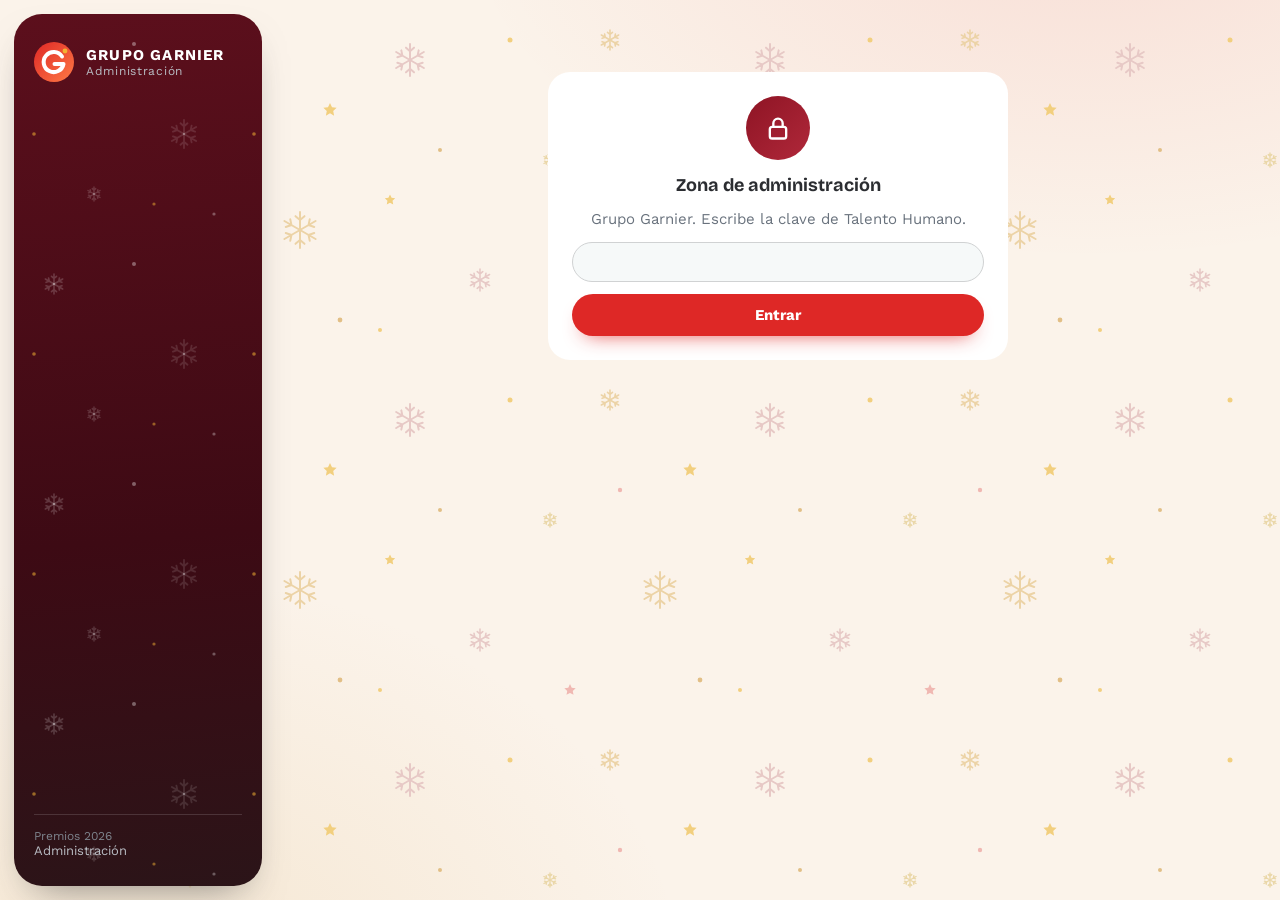
==== commit 49c23180: "Add files via upload" ====
--- a/admin/index.html
+++ b/admin/index.html
@@ -26,6 +26,8 @@
 .pend { columns: 3 200px; font-size: 14px; color: var(--muted); text-align: left; }
 .pend span { display: block; padding: 2px 0; }
 .card h3 { margin: 0; }
+.rail .filters label { min-width: 0; }
+.rail select { width: 100%; max-width: 100%; box-sizing: border-box; text-overflow: ellipsis; }
 @media (max-width: 700px) { .addrow { grid-template-columns: 1fr; } .li { grid-template-columns: auto 1fr; } }
 </style>
 </head>
@@ -33,34 +35,39 @@
 <aside class="rail">
   <div class="brand"><div class="mark" aria-hidden="true"><svg viewBox="0 0 40 40" width="40" height="40"><defs><linearGradient id="mk" x1="0" y1="0" x2="1" y2="1"><stop offset="0" stop-color="#de2826"/><stop offset="1" stop-color="#ff7a45"/></linearGradient></defs><circle cx="20" cy="20" r="20" fill="url(#mk)"/><path d="M28 14.5a10 10 0 1 0 1.5 7.5H20.5" fill="none" stroke="#fff" stroke-width="4" stroke-linecap="round" stroke-linejoin="round"/><circle cx="31" cy="9" r="2.4" fill="#f2b233"/></svg></div><div><b>Grupo Garnier</b><span>Administración</span></div></div>
   <nav class="nav" role="tablist" id="tabs" aria-label="Secciones"></nav>
+  <div class="filters" id="filtros"></div>
   <div class="who" id="whoBox"></div>
 </aside>
 <main id="main"></main>
 <div class="toast" id="toast" role="status"></div>
 
+<script src="../assets/companias.js"></script>
 <script src="../assets/comun.js"></script>
 <script>
 const TABS = [['resumen', 'Resumen'], ['propuestas', 'Propuestas'], ['votacion', 'Votación'], ['equipo', 'Equipo'], ['categorias', 'Categorías'], ['fechas', 'Fechas']];
-const S = { clave: '', d: null, tab: 'resumen', busy: false, confirm: null };
-try { S.clave = sessionStorage.getItem('premios-admin') || ''; S.tab = sessionStorage.getItem('premios-admin-tab') || 'resumen'; } catch {}
-
-async function adm(accion, datos = {}) { return api(accion, { clave: S.clave, ...datos }); }
+const S = { clave: '', d: null, tab: 'resumen', busy: false, confirm: null, empresa: 'Loymark', pais: 'Colombia' };
+try { S.clave = sessionStorage.getItem(CKEY('premios-admin')) || ''; S.tab = sessionStorage.getItem(CKEY('premios-admin-tab')) || 'resumen'; S.empresa = sessionStorage.getItem('premios-admin-empresa') || S.empresa; S.pais = sessionStorage.getItem('premios-admin-pais') || S.pais; } catch {}
+
+async function adm(accion, datos = {}) { return api(accion, { clave: S.clave, empresa: S.empresa, pais: S.pais, ...datos }); }
 async function cargar() { S.d = await adm('adminDatos'); }
+const GRUPO = () => `${S.empresa} · ${S.pais}`;
 const catName = id => S.d.categorias.find(c => c.id === id)?.nombre || id;
 
 function renderNav() {
   $('#tabs').innerHTML = S.d ? TABS.map(([id, n], i) => `<button role="tab" aria-selected="${S.tab === id}" data-tab="${id}"><small>${String(i + 1).padStart(2, '0')}</small>${n}</button>`).join('') : '';
-  $('#whoBox').innerHTML = S.d ? `<em>Talento Humano</em><span>Zona de administración</span><br><a class="link" href="../" target="_blank" rel="noopener">Ver la página de participantes</a><br><button type="button" class="link" data-act="salir">Salir</button>` : '<em>Premios 2026</em><span>Administración</span>';
+  const opts = (list, v) => list.map(n => `<option ${n === v ? 'selected' : ''}>${esc(n)}</option>`).join('');
+  $('#filtros').innerHTML = S.d ? `<label for="selEmpresa">Empresa<select id="selEmpresa">${opts(S.d.empresas, S.empresa)}</select></label><label for="selPais">País<select id="selPais">${opts(S.d.paises, S.pais)}</select></label>` : '';
+  $('#whoBox').innerHTML = S.d ? `<em>Administración</em><span>Grupo Garnier</span><br><a class="link" href="../${CQ}" target="_blank" rel="noopener">Ver la página de participantes</a><br><button type="button" class="link" data-act="salir">Salir</button>` : '<em>Premios 2026</em><span>Administración</span>';
 }
 
 function loginView(err = '') {
   return `${err ? `<div class="banner">${esc(err)}</div>` : ''}<section class="card login"><div class="lock" aria-hidden="true"><svg viewBox="0 0 24 24" width="28" height="28" fill="none" stroke="currentColor" stroke-width="2" stroke-linecap="round" stroke-linejoin="round"><rect x="5" y="11" width="14" height="10" rx="2"/><path d="M8 11V8a4 4 0 0 1 8 0v3"/></svg></div>
-    <h3>Zona de administración</h3><p class="sub">Escribe la clave de Talento Humano.</p>
+    <h3>Zona de administración</h3><p class="sub">Grupo Garnier. Escribe la clave de Talento Humano.</p>
     <form id="fClave"><label class="sr-only" for="clave">Clave</label><input class="inp" id="clave" type="password" autocomplete="current-password" required>
     <button class="btn" type="submit" ${S.busy ? 'disabled' : ''}>${S.busy ? 'Entrando…' : 'Entrar'}</button></form></section>`;
 }
 
-function head(t, sub) { return `<div class="pagehead"><h2>${t}</h2><p class="sub">${sub}</p></div>`; }
+function head(t, sub, global) { return `<div class="pagehead"><h2>${t}${global ? '' : ` · ${esc(GRUPO())}`}</h2><p class="sub">${sub}</p></div>`; }
 
 const V = {
   resumen() {
@@ -70,13 +77,15 @@
     const stat = (l, v, note, cls = '') => `<div class="stat"><span class="lab">${l}</span><span class="num ${cls}">${v}</span><span class="note">${note}</span></div>`;
     const faltan = (arr, k) => arr.filter(p => !d[k][p.correo]).map(p => `<span>${esc(p.nombre)}</span>`).join('') || '<span>Nadie: todos participaron.</span>';
     return head('Resumen', `Fase actual: ${faseNombre(d.fase)}${d.ajustes.fase !== 'auto' ? ' (forzada manualmente)' : ''}.`) +
-      `<div class="stats">${stat('Participantes', n, 'en la lista')}${stat('Propusieron', nom.length, pct(nom.length) + '% del equipo', 'red')}${stat('Votaron', vot.length, pct(vot.length) + '% del equipo', 'red')}${stat('Ganadores', d.ajustes.revelado ? 'Visibles' : 'Ocultos', d.ajustes.revelado ? 'todos los ven' : 'solo tú los ves')}</div>
+      `<div class="stats">${stat('Participantes', n, 'en la lista')}${stat('Propusieron', nom.length, pct(nom.length) + '% del equipo', 'red')}${stat('Votaron', vot.length, pct(vot.length) + '% del equipo', 'red')}${stat('Ganadores', d.revelado ? 'Visibles' : 'Ocultos', d.revelado ? 'su equipo los ve' : 'solo TH los ve')}</div>
+      ${n ? '' : `<div class="banner info">Este grupo todavía no tiene personas. Cárgalas en la pestaña Equipo.</div>`}
       <section class="card"><h3>Faltan por proponer</h3><div class="pend">${faltan(team, 'nominaron')}</div></section>
       <section class="card"><h3>Faltan por votar</h3><div class="pend">${faltan(team, 'votaron')}</div></section>
+      <section class="card"><h3>Todas las empresas y países</h3><p class="sub">Toca un grupo para verlo.</p><div class="list">${d.grupos.filter(g => g.personas).map(g => `<button type="button" class="li" style="background:none;border:0;border-top:1px solid var(--line);cursor:pointer;font:inherit" data-act="ir" data-empresa="${esc(g.empresa)}" data-pais="${esc(g.pais)}"><span class="chip ${g.grupo === d.grupo ? 'win' : 'next'}">${g.personas}</span><span><b>${esc(g.empresa)}</b><small>${esc(g.pais)}</small></span><span class="sub">${g.propusieron} propusieron · ${g.votaron} votaron</span></button>`).join('') || '<p class="sub">Aún no hay personas cargadas.</p>'}</div></section>
       <section class="card"><h3>Hoja de datos</h3><p class="sub">Todo se guarda solo. No necesitas abrirla, pero aquí está si quieres descargar los datos.</p><div class="row"><a class="btn ghost" href="${esc(d.urlHoja)}" target="_blank" rel="noopener">Abrir hoja de Google</a></div></section>`;
   },
   propuestas() {
-    const d = S.d, fin = d.ajustes.finalistas || {};
+    const d = S.d, fin = d.finalistas || {};
     const blocks = d.categorias.filter(c => c.activa).map(c => {
       const e = Object.entries(d.nominaciones[c.id] || {}).sort((a, b) => b[1] - a[1] || a[0].localeCompare(b[0], 'es'));
       const max = e[0]?.[1] || 1;
@@ -84,11 +93,11 @@
         ${e.length ? e.slice(0, 6).map(([p, v], i) => `<div class="bar"><span>${esc(p)}${(fin[c.id] || []).includes(p) ? ' <span class="chip win">Finalista</span>' : ''}</span><div class="track"><div class="fill ${i < 2 ? 'win' : ''}" style="width:${v / max * 100}%"></div></div><span class="n">${v}</span></div>`).join('') : '<p class="sub">Sin propuestas todavía.</p>'}</div>`;
     }).join('');
     return head('Propuestas', 'Las 2 personas con más propuestas en cada categoría pasan a la votación.') +
-      `<section class="card"><div class="row between"><div><h3>Finalistas</h3><p class="sub">${d.ajustes.finalistas ? 'Ya publicaste los finalistas. Los participantes los verán cuando abra la votación.' : 'Publícalos cuando cierren las propuestas.'}</p></div>
-      <button class="btn" data-act="publicar">${S.confirm === 'publicar' ? 'Toca otra vez para confirmar' : d.ajustes.finalistas ? 'Volver a calcular finalistas' : 'Publicar finalistas'}</button></div>${blocks}</section>`;
+      `<section class="card"><div class="row between"><div><h3>Finalistas</h3><p class="sub">${d.finalistas ? 'Ya publicaste los finalistas de este grupo. Los verán cuando abra la votación.' : 'Publícalos cuando cierren las propuestas.'}</p></div>
+      <button class="btn" data-act="publicar">${S.confirm === 'publicar' ? 'Toca otra vez para confirmar' : d.finalistas ? 'Volver a calcular finalistas' : 'Publicar finalistas'}</button></div>${blocks}</section>`;
   },
   votacion() {
-    const d = S.d, fin = d.ajustes.finalistas;
+    const d = S.d, fin = d.finalistas;
     if (!fin) return head('Votación', 'Conteo de votos entre los finalistas.') + `<div class="card"><div class="empty">Primero publica los finalistas en Propuestas.</div></div>`;
     const { ranking, ganadores } = d.calculo;
     const blocks = d.categorias.filter(c => c.activa).map(c => {
@@ -97,24 +106,28 @@
         ${r.map(x => `<div class="bar"><span>${esc(x.p)}</span><div class="track"><div class="fill ${ganadores[c.id] === x.p ? 'win' : ''}" style="width:${x.v / max * 100}%"></div></div><span class="n">${x.v}</span></div>`).join('')}</div>`;
     }).join('');
     return head('Votación', 'Cada persona gana un solo premio: si alguien queda primero en dos categorías, en la otra gana quien sigue.') +
-      `<section class="card"><div class="row between"><div><h3>Ganadores</h3><p class="sub">${d.ajustes.revelado ? 'Visibles para todo el equipo en la pestaña Ganadores.' : 'Ocultos. Revélalos el día de la ceremonia.'}</p></div>
-      <button class="btn" data-act="revelar">${S.confirm === 'revelar' ? 'Toca otra vez para confirmar' : d.ajustes.revelado ? 'Ocultar ganadores' : 'Revelar ganadores'}</button></div>${blocks}</section>`;
+      `<section class="card"><div class="row between"><div><h3>Ganadores</h3><p class="sub">${d.revelado ? 'Visibles para este equipo en la pestaña Ganadores.' : 'Ocultos. Revélalos el día de la ceremonia.'}</p></div>
+      <button class="btn" data-act="revelar">${S.confirm === 'revelar' ? 'Toca otra vez para confirmar' : d.revelado ? 'Ocultar ganadores' : 'Revelar ganadores'}</button></div>${blocks}</section>`;
   },
   equipo() {
     const d = S.d;
-    return head('Equipo', `${d.equipo.length} personas. Solo estos correos pueden entrar a proponer y votar.`) +
+    return head('Equipo', `${d.equipo.length} personas en este grupo. Las personas que cargues aquí quedan en ${esc(GRUPO())}. Entran con su correo y la clave del grupo; si no tienen correo aquí, eligen empresa, país y nombre la primera vez.`) +
       `<section class="card"><h3>Agregar persona</h3><form id="fPersona" class="addrow">
-        <label class="f" for="pCorreo">Correo<input class="inp" id="pCorreo" type="email" required placeholder="nombre@loymark.com"></label>
+        <label class="f" for="pCorreo">Correo (opcional)<input class="inp" id="pCorreo" type="email" placeholder="nombre@empresa.com"></label>
         <label class="f" for="pNombre">Nombre<input class="inp" id="pNombre" required placeholder="Nombre y apellido"></label>
         <button class="btn" type="submit">Agregar</button></form></section>
-      <section class="card"><div class="list">${d.equipo.slice().sort((a, b) => a.nombre.localeCompare(b.nombre, 'es')).map(p => `<div class="li">${avatar(p.nombre, 40)}<span><b>${esc(p.nombre)}</b><small>${esc(p.correo)} · ${d.nominaron[p.correo] ? 'propuso' : 'no ha propuesto'} · ${d.votaron[p.correo] ? 'votó' : 'no ha votado'}</small></span>
+      <section class="card"><h3>Cargar varias personas</h3><p class="sub">Pega una persona por línea: correo, nombre. También puedes poner solo el nombre: esa persona elegirá su nombre al entrar con su correo.</p>
+        <form id="fVarias" style="display:grid;gap:12px"><label class="sr-only" for="varias">Personas</label><textarea id="varias" rows="6" placeholder="ana.perez@empresa.com, Ana Pérez&#10;juan.gomez@empresa.com, Juan Gómez" required></textarea>
+        <div class="row"><button class="btn" type="submit">Cargar personas</button></div></form></section>
+      <section class="card"><div class="list">${d.equipo.slice().sort((a, b) => a.nombre.localeCompare(b.nombre, 'es')).map(p => `<div class="li">${avatar(p.nombre, 40)}<span><b>${esc(p.nombre)}</b><small>${p.correo ? esc(p.correo) : 'Sin correo: lo registra al entrar'} · ${d.nominaron[p.correo] ? 'propuso' : 'no ha propuesto'} · ${d.votaron[p.correo] ? 'votó' : 'no ha votado'}</small></span>
         <span class="row">${d.nominaron[p.correo] ? `<button class="link" data-act="borrar" data-tipo="nominaciones" data-correo="${esc(p.correo)}">${S.confirm === 'borrar:nominaciones:' + p.correo ? 'Confirmar' : 'Dejar proponer de nuevo'}</button>` : ''}
         ${d.votaron[p.correo] ? `<button class="link" data-act="borrar" data-tipo="votos" data-correo="${esc(p.correo)}">${S.confirm === 'borrar:votos:' + p.correo ? 'Confirmar' : 'Dejar votar de nuevo'}</button>` : ''}
-        <button class="link danger" data-act="quitar" data-correo="${esc(p.correo)}">${S.confirm === 'quitar:' + p.correo ? 'Confirmar' : 'Quitar'}</button></span></div>`).join('')}</div></section>`;
+        ${p.correo ? `<button class="link" data-act="liberar" data-nombre="${esc(p.nombre)}">${S.confirm === 'liberar:' + p.nombre ? 'Confirmar' : 'Quitar correo'}</button>` : ''}
+        <button class="link danger" data-act="quitar" data-nombre="${esc(p.nombre)}">${S.confirm === 'quitar:' + p.nombre ? 'Confirmar' : 'Quitar'}</button></span></div>`).join('')}</div></section>`;
   },
   categorias() {
     const d = S.d;
-    return head('Categorías', 'Activa o desactiva premios, o agrega uno nuevo.') +
+    return head('Categorías', 'Las categorías son las mismas para todas las empresas y países.', true) +
       `<section class="card"><h3>Nueva categoría</h3><form id="fCat" class="addrow">
         <label class="f" for="cNombre">Nombre del premio<input class="inp" id="cNombre" required maxlength="40"></label>
         <label class="f" for="cDesc">Qué reconoce<input class="inp" id="cDesc" required maxlength="120"></label>
@@ -127,7 +140,7 @@
   fechas() {
     const d = S.d, f = d.ajustes.fechas;
     const opt = (v, t) => `<option value="${v}" ${d.ajustes.fase === v ? 'selected' : ''}>${t}</option>`;
-    return head('Fechas', 'La fase cambia sola según estas fechas (hora de Bogotá).') +
+    return head('Fechas', 'Las fechas aplican a todas las empresas y países. La fase cambia sola (hora de Bogotá).', true) +
       `<section class="card"><form id="fFechas" style="display:grid;gap:16px">
         <div class="dates">${FASES.map(p => `<fieldset><legend>${p.name}</legend>
           <label class="f">Inicio<input class="inp" type="date" name="${p.id}-0" value="${f[p.id][0]}" required></label>
@@ -159,10 +172,15 @@
   const id = e.target.id;
   if (id === 'fClave') {
     S.clave = $('#clave').value; S.busy = true; render();
-    try { await cargar(); try { sessionStorage.setItem('premios-admin', S.clave); } catch {} S.busy = false; render(); }
+    try { await cargar(); try { sessionStorage.setItem(CKEY('premios-admin'), S.clave); } catch {} S.busy = false; render(); }
     catch (err) { S.d = null; S.busy = false; render(err.message); }
   }
   if (id === 'fPersona') accion('adminPersona', { op: 'agregar', correo: $('#pCorreo').value, nombre: $('#pNombre').value }, 'Persona agregada');
+  if (id === 'fVarias') {
+    const personas = $('#varias').value.split(/\n+/).map(l => l.split(/[,;\t]/).map(x => x.trim()).filter(Boolean)).filter(x => x.length).map(x => x[0].includes('@') ? { correo: x[0], nombre: x.slice(1).join(' ') } : { correo: '', nombre: x.join(' ') });
+    if (!personas.length) { toast('Escribe al menos una línea: correo, nombre'); return; }
+    accion('adminPersonas', { personas }, `${personas.length} personas cargadas`);
+  }
   if (id === 'fCat') accion('adminCategoria', { op: 'agregar', nombre: $('#cNombre').value, desc: $('#cDesc').value }, 'Categoría agregada');
   if (id === 'fFechas') {
     const fd = new FormData(e.target), fechas = {};
@@ -171,22 +189,36 @@
   }
 });
 
+async function cambiarGrupo(empresa, pais) {
+  S.empresa = empresa; S.pais = pais; S.confirm = null;
+  try { sessionStorage.setItem('premios-admin-empresa', empresa); sessionStorage.setItem('premios-admin-pais', pais); } catch {}
+  S.busy = true; $('#main').style.opacity = .5;
+  try { await cargar(); } catch (e) { toast(e.message); }
+  S.busy = false; $('#main').style.opacity = 1; render();
+}
+document.addEventListener('change', e => {
+  if (e.target.id === 'selEmpresa') cambiarGrupo(e.target.value, S.pais);
+  if (e.target.id === 'selPais') cambiarGrupo(S.empresa, e.target.value);
+});
 document.addEventListener('click', e => {
   const t = e.target.closest('[data-tab],[data-act]');
   if (!t || S.busy) return;
-  if (t.dataset.tab) { S.tab = t.dataset.tab; S.confirm = null; try { sessionStorage.setItem('premios-admin-tab', S.tab); } catch {} render(); window.scrollTo(0, 0); return; }
+  if (t.dataset.tab) { S.tab = t.dataset.tab; S.confirm = null; try { sessionStorage.setItem(CKEY('premios-admin-tab'), S.tab); } catch {} render(); window.scrollTo(0, 0); return; }
   const a = t.dataset.act, c = t.dataset.correo;
-  if (a === 'salir') { try { sessionStorage.removeItem('premios-admin'); } catch {} S.clave = ''; S.d = null; return render(); }
+  if (a === 'ir') return cambiarGrupo(t.dataset.empresa, t.dataset.pais);
+  if (a === 'salir') { try { sessionStorage.removeItem(CKEY('premios-admin')); } catch {} S.clave = ''; S.d = null; return render(); }
   if (a === 'publicar' && confirmar('publicar')) return accion('adminPublicarFinalistas', {}, 'Finalistas publicados');
-  if (a === 'revelar' && confirmar('revelar')) return accion('adminRevelar', { revelar: !S.d.ajustes.revelado }, S.d.ajustes.revelado ? 'Ganadores ocultos' : 'Ganadores visibles para todos');
-  if (a === 'quitar' && confirmar('quitar:' + c)) return accion('adminPersona', { op: 'quitar', correo: c }, 'Persona quitada');
+  if (a === 'revelar' && confirmar('revelar')) return accion('adminRevelar', { revelar: !S.d.revelado }, S.d.revelado ? 'Ganadores ocultos' : 'Ganadores visibles para este equipo');
+  const nm = t.dataset.nombre;
+  if (a === 'quitar' && confirmar('quitar:' + nm)) return accion('adminPersona', { op: 'quitar', nombre: nm }, 'Persona quitada');
+  if (a === 'liberar' && confirmar('liberar:' + nm)) return accion('adminPersona', { op: 'liberar', nombre: nm }, 'Correo quitado: la persona puede registrarse de nuevo');
   if (a === 'borrar' && confirmar(`borrar:${t.dataset.tipo}:${c}`)) return accion('adminBorrarRespuesta', { tipo: t.dataset.tipo, correo: c }, 'Listo: puede enviar de nuevo');
   if (a === 'activar') return accion('adminCategoria', { op: 'activar', id: t.dataset.id, activa: t.dataset.v === '1' }, 'Categoría actualizada');
   if (a === 'quitarcat' && confirmar('quitarcat:' + t.dataset.id)) return accion('adminCategoria', { op: 'quitar', id: t.dataset.id }, 'Categoría quitada');
 });
 
 (async function boot() {
-  if (S.clave) { try { await cargar(); } catch (e) { S.d = null; try { sessionStorage.removeItem('premios-admin'); } catch {} } }
+  if (S.clave) { try { await cargar(); } catch (e) { S.d = null; try { sessionStorage.removeItem(CKEY('premios-admin')); } catch {} } }
   render();
 })();
 </script>
